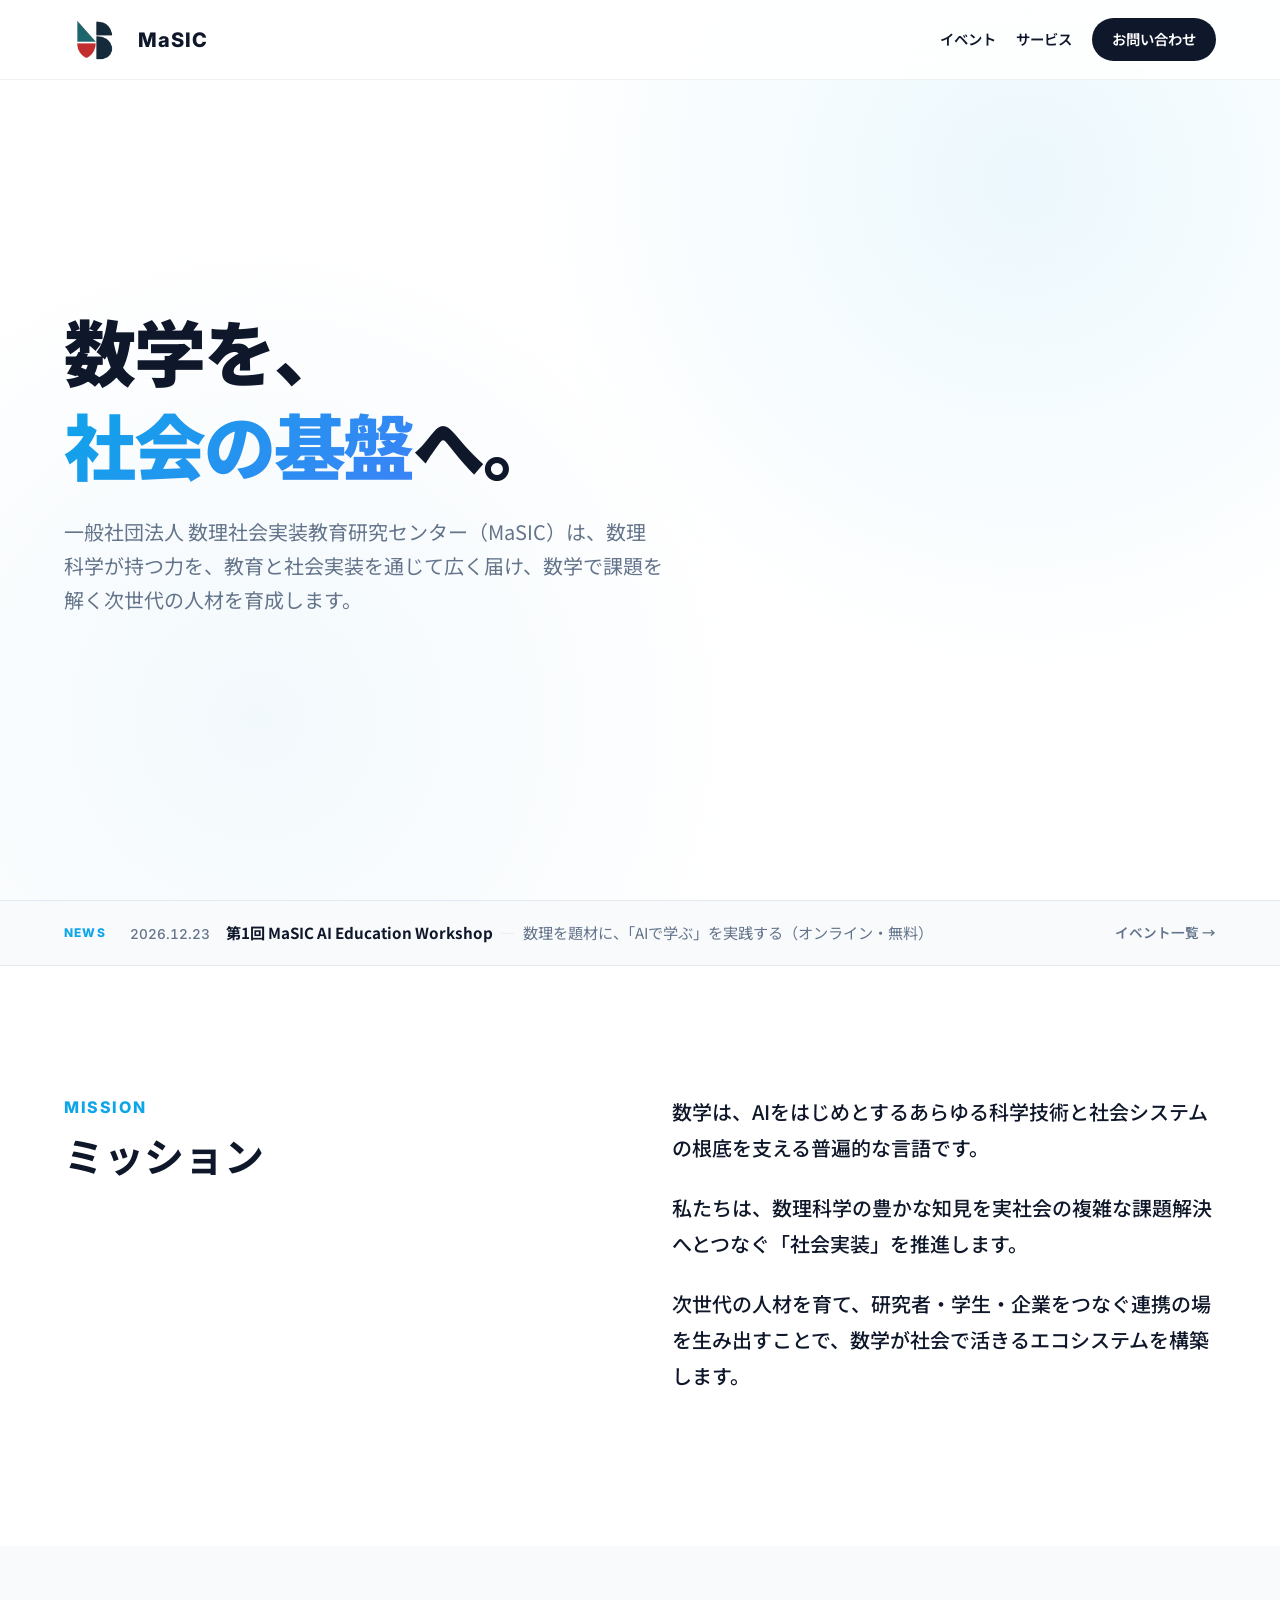
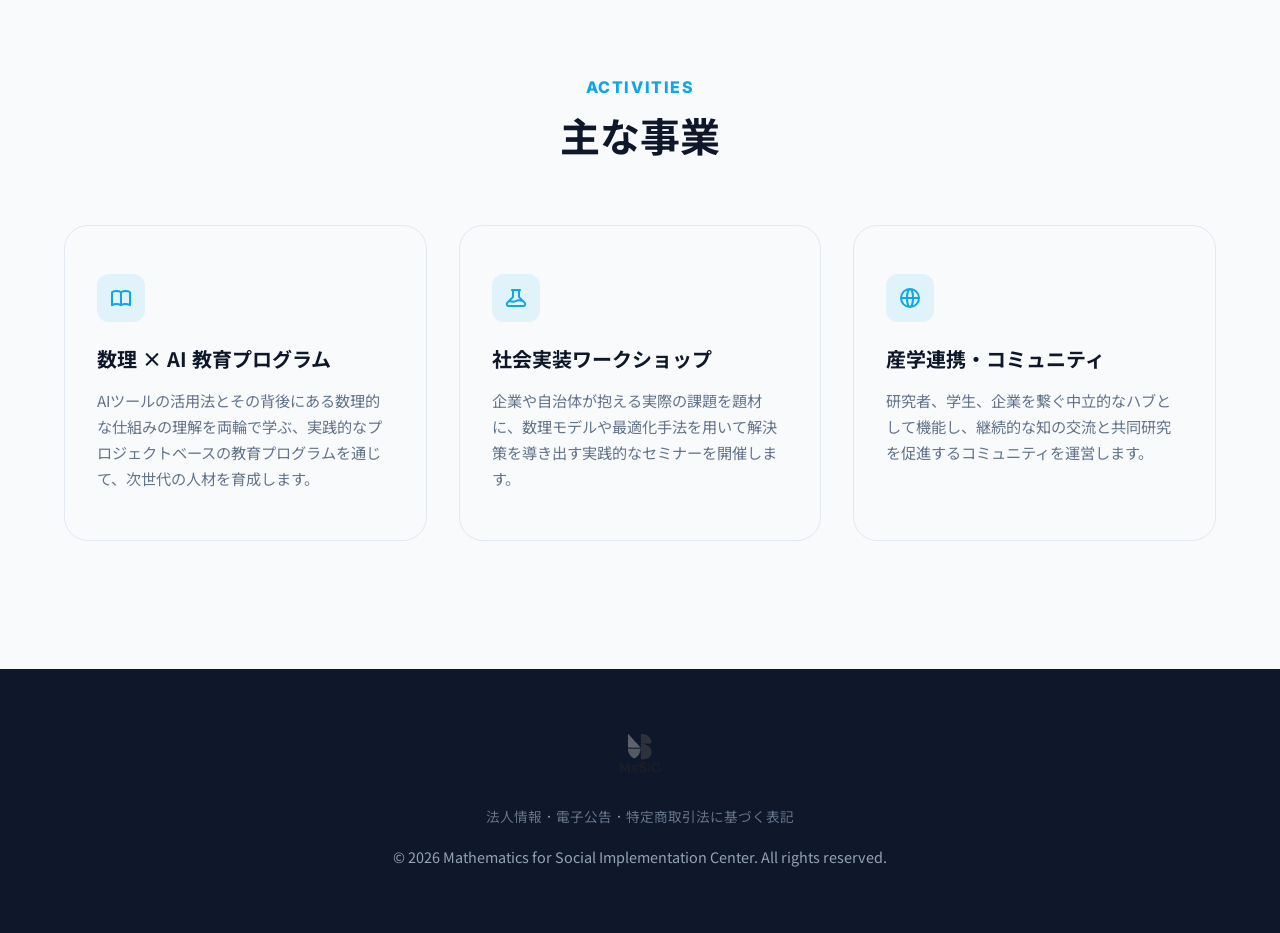
==== index.html @ 51fa21aa "feat: トップからイベントを公開しナビ・お知らせ帯を追加 - nav.js を新設し、共通ナビ（ロゴ/イベント/サービス/お問い合わせ）を   index/houjin/tokushoho/kou" ====
<!DOCTYPE html>
<html lang="ja">
<head>
  <meta charset="UTF-8">
  <meta name="viewport" content="width=device-width, initial-scale=1.0">
  <title>MaSIC — 一般社団法人 数理社会実装教育研究センター</title>
  <link rel="icon" type="image/x-icon" href="favicon.ico">
  <link rel="icon" type="image/png" sizes="32x32" href="favicon-32x32.png">
  <link rel="apple-touch-icon" sizes="180x180" href="apple-touch-icon.png">
  <link rel="preconnect" href="https://fonts.googleapis.com">
  <link rel="preconnect" href="https://fonts.gstatic.com" crossorigin>
  <link href="https://fonts.googleapis.com/css2?family=Inter:wght@400;500;600;800&family=Noto+Sans+JP:wght@400;500;700;900&display=swap" rel="stylesheet">
  <style>
    :root {
      --c-bg: #ffffff;
      --c-text: #0f172a;
      --c-text-muted: #64748b;
      --c-primary: #0ea5e9;
      --c-primary-dark: #0284c7;
      --c-surface: #f8fafc;
      --c-border: #e2e8f0;
      --font-en: 'Inter', sans-serif;
      --font-ja: 'Noto Sans JP', sans-serif;
    }

    * { margin: 0; padding: 0; box-sizing: border-box; }

    body {
      font-family: var(--font-en);
      color: var(--c-text);
      background-color: var(--c-bg);
      line-height: 1.7;
      overflow-x: hidden;
      -webkit-font-smoothing: antialiased;
    }

    h1, h2, h3, h4, h5, h6 {
      font-family: var(--font-ja);
      line-height: 1.3;
      font-weight: 700;
    }

    p { font-family: var(--font-ja); }

    /* Navigation */
    .nav {
      position: fixed;
      top: 0; left: 0; right: 0;
      height: 80px;
      display: flex;
      align-items: center;
      justify-content: space-between;
      padding: 0 5%;
      background: rgba(255, 255, 255, 0.85);
      backdrop-filter: blur(12px);
      -webkit-backdrop-filter: blur(12px);
      border-bottom: 1px solid rgba(0,0,0,0.05);
      z-index: 1000;
      transition: all 0.3s ease;
    }
    .nav-brand {
      display: flex;
      align-items: center;
      gap: 12px;
      text-decoration: none;
      color: var(--c-text);
    }
    .nav-logo {
      height: 40px;
      width: auto;
    }
    .nav-title {
      font-weight: 800;
      font-size: 1.25rem;
      letter-spacing: 0.05em;
    }
    .nav-links {
      display: flex;
      align-items: center;
      gap: 1.25rem;
    }
    .nav-link {
      font-family: var(--font-ja);
      font-size: 0.9rem;
      font-weight: 600;
      color: var(--c-text);
      text-decoration: none;
      transition: color 0.2s;
    }
    .nav-link:hover,
    .nav-link.is-current { color: var(--c-primary); }
    .nav-contact {
      font-family: var(--font-ja);
      font-size: 0.9rem;
      font-weight: 600;
      color: #fff;
      background: var(--c-text);
      padding: 0.6rem 1.25rem;
      border-radius: 999px;
      text-decoration: none;
      transition: background 0.3s;
    }
    .nav-contact:hover { background: var(--c-primary); }

    /* Hero Section */
    .hero {
      position: relative;
      min-height: 100vh;
      display: flex;
      align-items: center;
      padding: 120px 5% 60px;
      overflow: hidden;
    }
    .hero-bg {
      position: absolute;
      top: 0; left: 0; right: 0; bottom: 0;
      background:
        radial-gradient(circle at 80% 20%, rgba(14, 165, 233, 0.08) 0%, transparent 40%),
        radial-gradient(circle at 20% 80%, rgba(2, 132, 199, 0.05) 0%, transparent 40%);
      z-index: -1;
    }
    .hero-grid {
      display: grid;
      grid-template-columns: 1fr;
      gap: 4rem;
      max-width: 1280px;
      margin: 0 auto;
      width: 100%;
    }
    .hero-content {
      max-width: 800px;
    }
    .hero-badge {
      display: inline-block;
      font-family: var(--font-ja);
      font-size: 0.85rem;
      font-weight: 600;
      color: var(--c-primary-dark);
      background: rgba(14, 165, 233, 0.1);
      padding: 0.5rem 1rem;
      border-radius: 999px;
      margin-bottom: 1.5rem;
      animation: fadeUp 0.8s ease-out;
    }
    .hero-title {
      font-size: clamp(2.5rem, 6vw, 4.5rem);
      font-weight: 900;
      letter-spacing: -0.03em;
      margin-bottom: 1.5rem;
      color: var(--c-text);
      animation: fadeUp 0.8s ease-out 0.1s both;
    }
    .hero-title span {
      background: linear-gradient(135deg, var(--c-primary) 0%, #3b82f6 100%);
      -webkit-background-clip: text;
      -webkit-text-fill-color: transparent;
    }
    .hero-desc {
      font-size: clamp(1.1rem, 2vw, 1.25rem);
      color: var(--c-text-muted);
      margin-bottom: 2.5rem;
      max-width: 600px;
      animation: fadeUp 0.8s ease-out 0.2s both;
    }

    /* Sections */
    .section {
      padding: 8rem 5%;
    }
    .section-inner {
      max-width: 1280px;
      margin: 0 auto;
    }
    .section-header {
      margin-bottom: 4rem;
    }
    .section-label {
      font-family: var(--font-en);
      font-weight: 800;
      color: var(--c-primary);
      letter-spacing: 0.1em;
      text-transform: uppercase;
      margin-bottom: 0.5rem;
      display: block;
    }
    .section-title {
      font-size: clamp(2rem, 4vw, 2.5rem);
    }

    /* Mission Split */
    .mission-grid {
      display: grid;
      grid-template-columns: 1fr 1fr;
      gap: 4rem;
      align-items: start;
    }
    .mission-text {
      font-size: 1.25rem;
      line-height: 1.8;
      color: var(--c-text);
      font-weight: 500;
    }
    .mission-text p { margin-bottom: 1.5rem; }

    /* Cards Grid */
    .cards-grid {
      display: grid;
      grid-template-columns: repeat(auto-fit, minmax(320px, 1fr));
      gap: 2rem;
    }
    .card {
      background: var(--c-surface);
      border: 1px solid var(--c-border);
      border-radius: 24px;
      padding: 3rem 2rem;
      transition: all 0.4s cubic-bezier(0.16, 1, 0.3, 1);
    }
    .card:hover {
      transform: translateY(-8px);
      box-shadow: 0 20px 40px rgba(0,0,0,0.06);
      border-color: transparent;
      background: #fff;
    }
    .card-icon {
      width: 48px;
      height: 48px;
      background: rgba(14, 165, 233, 0.1);
      border-radius: 12px;
      display: flex;
      align-items: center;
      justify-content: center;
      color: var(--c-primary);
      margin-bottom: 1.5rem;
    }
    .card-icon svg { width: 24px; height: 24px; }
    .card-title {
      font-size: 1.25rem;
      margin-bottom: 1rem;
    }
    .card-desc {
      color: var(--c-text-muted);
      font-size: 0.95rem;
    }

    /* News strip (compact notice band under the hero) */
    .news-strip {
      background: var(--c-surface);
      border-top: 1px solid var(--c-border);
      border-bottom: 1px solid var(--c-border);
      padding: 0 5%;
    }
    .news-strip-inner {
      max-width: 1280px;
      margin: 0 auto;
      min-height: 64px;
      padding: 1rem 0;
      display: flex;
      align-items: center;
      gap: 1.5rem;
    }
    .news-label {
      flex-shrink: 0;
      font-family: var(--font-en);
      font-size: 0.75rem;
      font-weight: 800;
      letter-spacing: 0.1em;
      text-transform: uppercase;
      color: var(--c-primary);
    }
    .news-item {
      flex: 1;
      min-width: 0;
      display: flex;
      align-items: baseline;
      gap: 1rem;
      text-decoration: none;
      color: inherit;
    }
    .news-date {
      flex-shrink: 0;
      font-family: var(--font-en);
      font-size: 0.85rem;
      font-weight: 500;
      font-variant-numeric: tabular-nums;
      color: var(--c-text-muted);
    }
    .news-text {
      font-family: var(--font-ja);
      font-size: 0.95rem;
      line-height: 1.6;
    }
    .news-text strong {
      font-weight: 700;
      transition: color 0.2s;
    }
    .news-item:hover .news-text strong { color: var(--c-primary); }
    .news-sub {
      color: var(--c-text-muted);
      font-weight: 400;
    }
    .news-sub::before {
      content: "―";
      margin: 0 0.5em;
      color: var(--c-border);
    }
    .news-all {
      flex-shrink: 0;
      font-family: var(--font-ja);
      font-size: 0.85rem;
      font-weight: 600;
      color: var(--c-text-muted);
      text-decoration: none;
      transition: color 0.2s;
    }
    .news-all:hover { color: var(--c-primary); }

    /* Info Table */
    .info-wrapper {
      background: var(--c-surface);
      border-radius: 24px;
      padding: 3rem;
      border: 1px solid var(--c-border);
    }
    .info-table {
      width: 100%;
      border-collapse: collapse;
    }
    .info-table th, .info-table td {
      padding: 1.5rem 1rem;
      border-bottom: 1px solid var(--c-border);
      font-family: var(--font-ja);
    }
    .info-table tr:last-child th, .info-table tr:last-child td {
      border-bottom: none;
    }
    .info-table th {
      width: 25%;
      text-align: left;
      color: var(--c-text-muted);
      font-weight: 500;
    }
    .info-table td {
      font-weight: 500;
    }
    .info-table a {
      color: var(--c-primary);
      text-decoration: none;
    }
    .info-table a:hover { text-decoration: underline; }

    /* Footer */
    .footer {
      background: #0f172a;
      color: #94a3b8;
      padding: 4rem 5%;
      text-align: center;
      font-size: 0.9rem;
    }
    .footer-logo {
      height: 40px;
      margin-bottom: 1.5rem;
      opacity: 0.5;
      filter: grayscale(100%) brightness(200%);
    }
    .footer-links {
      margin-bottom: 1rem;
    }
    .footer-links a {
      color: #64748b;
      text-decoration: none;
      font-size: 0.85rem;
      font-family: var(--font-ja);
    }
    .footer-links a:hover {
      color: #cbd5e1;
      text-decoration: underline;
    }

    /* Animations */
    @keyframes fadeUp {
      from { opacity: 0; transform: translateY(30px); }
      to { opacity: 1; transform: translateY(0); }
    }
    .reveal {
      opacity: 0;
      transform: translateY(40px);
      transition: all 1s cubic-bezier(0.16, 1, 0.3, 1);
    }
    .reveal.is-visible {
      opacity: 1;
      transform: translateY(0);
    }

    /* Responsive */
    @media (max-width: 768px) {
      .mission-grid { grid-template-columns: 1fr; gap: 2rem; }
      .info-wrapper { padding: 1.5rem; }
      .info-table th, .info-table td { display: block; width: 100%; padding: 0.75rem 0; }
      .info-table th { padding-bottom: 0; border-bottom: none; }
      .news-strip-inner { flex-wrap: wrap; gap: 0.5rem 1rem; padding: 1rem 0; }
      .news-item { flex-basis: 100%; flex-direction: column; gap: 0.15rem; }
      .news-sub { display: block; }
      .news-sub::before { content: none; }
      .news-all { margin-left: auto; }
    }
    @media (max-width: 640px) {
      .nav { padding: 0 4%; }
      .nav-logo { height: 32px; }
      .nav-title { display: none; }
      .nav-links { gap: 0.65rem; }
      .nav-link { font-size: 0.8rem; }
      .nav-contact {
        padding: 0;
        background: transparent;
        color: var(--c-text);
        border-radius: 0;
        font-size: 0.8rem;
      }
      .nav-contact:hover { background: transparent; color: var(--c-primary); }
    }
  </style>
</head>
<body>

  <!-- Sticky Navigation -->
  <div id="site-nav"></div>

  <!-- Hero Section -->
  <section class="hero">
    <div class="hero-bg"></div>
    <div class="hero-grid">
      <div class="hero-content">
        <h1 class="hero-title">数学を、<br><span>社会の基盤</span>へ。</h1>
        <p class="hero-desc">
          一般社団法人 数理社会実装教育研究センター（MaSIC）は、数理科学が持つ力を、教育と社会実装を通じて広く届け、数学で課題を解く次世代の人材を育成します。
        </p>
      </div>
    </div>
  </section>

  <!-- News strip -->
  <section class="news-strip" aria-label="お知らせ">
    <div class="news-strip-inner">
      <span class="news-label">News</span>
      <a class="news-item" href="ai-education-workshop/1/">
        <time class="news-date" datetime="2026-12-23">2026.12.23</time>
        <span class="news-text">
          <strong>第1回 MaSIC AI Education Workshop</strong><span class="news-sub">数理を題材に、「AIで学ぶ」を実践する<span style="white-space: nowrap;">（オンライン・無料）</span></span>
        </span>
      </a>
      <a class="news-all" href="events/">イベント一覧 →</a>
    </div>
  </section>

  <!-- Mission Section -->
  <section class="section">
    <div class="section-inner">
      <div class="mission-grid">
        <div class="section-header reveal">
          <span class="section-label">Mission</span>
          <h2 class="section-title">ミッション</h2>
        </div>
        <div class="mission-text reveal">
          <p>数学は、AIをはじめとするあらゆる科学技術と社会システムの根底を支える普遍的な言語です。</p>
          <p>私たちは、数理科学の豊かな知見を実社会の複雑な課題解決へとつなぐ「社会実装」を推進します。</p>
          <p>次世代の人材を育て、研究者・学生・企業をつなぐ連携の場を生み出すことで、数学が社会で活きるエコシステムを構築します。</p>
        </div>
      </div>
    </div>
  </section>

  <!-- Activities Section -->
  <section class="section" style="background: var(--c-surface);">
    <div class="section-inner">
      <div class="section-header reveal" style="text-align: center;">
        <span class="section-label">Activities</span>
        <h2 class="section-title">主な事業</h2>
      </div>
      <div class="cards-grid">
        <div class="card reveal">
          <div class="card-icon">
            <svg fill="none" stroke="currentColor" viewBox="0 0 24 24"><path stroke-linecap="round" stroke-linejoin="round" stroke-width="2" d="M12 6.253v13m0-13C10.832 5.477 9.246 5 7.5 5S4.168 5.477 3 6.253v13C4.168 18.477 5.754 18 7.5 18s3.332.477 4.5 1.253m0-13C13.168 5.477 14.754 5 16.5 5c1.747 0 3.332.477 4.5 1.253v13C19.832 18.477 18.247 18 16.5 18c-1.746 0-3.332.477-4.5 1.253"></path></svg>
          </div>
          <h3 class="card-title">数理 × AI 教育プログラム</h3>
          <p class="card-desc">AIツールの活用法とその背後にある数理的な仕組みの理解を両輪で学ぶ、実践的なプロジェクトベースの教育プログラムを通じて、次世代の人材を育成します。</p>
        </div>
        <div class="card reveal" style="transition-delay: 0.1s;">
          <div class="card-icon">
            <svg fill="none" stroke="currentColor" viewBox="0 0 24 24"><path stroke-linecap="round" stroke-linejoin="round" stroke-width="2" d="M19.428 15.428a2 2 0 00-1.022-.547l-2.387-.477a6 6 0 00-3.86.517l-.318.158a6 6 0 01-3.86.517L6.05 15.21a2 2 0 00-1.806.547M8 4h8l-1 1v5.172a2 2 0 00.586 1.414l5 5c1.26 1.26.367 3.414-1.415 3.414H4.828c-1.782 0-2.674-2.154-1.414-3.414l5-5A2 2 0 009 10.172V5L8 4z"></path></svg>
          </div>
          <h3 class="card-title">社会実装ワークショップ</h3>
          <p class="card-desc">企業や自治体が抱える実際の課題を題材に、数理モデルや最適化手法を用いて解決策を導き出す実践的なセミナーを開催します。</p>
        </div>
        <div class="card reveal" style="transition-delay: 0.2s;">
          <div class="card-icon">
            <svg fill="none" stroke="currentColor" viewBox="0 0 24 24"><path stroke-linecap="round" stroke-linejoin="round" stroke-width="2" d="M21 12a9 9 0 01-9 9m9-9a9 9 0 00-9-9m9 9H3m9 9a9 9 0 01-9-9m9 9c1.657 0 3-4.03 3-9s-1.343-9-3-9m0 18c-1.657 0-3-4.03-3-9s1.343-9 3-9m-9 9a9 9 0 019-9"></path></svg>
          </div>
          <h3 class="card-title">産学連携・コミュニティ</h3>
          <p class="card-desc">研究者、学生、企業を繋ぐ中立的なハブとして機能し、継続的な知の交流と共同研究を促進するコミュニティを運営します。</p>
        </div>
      </div>
    </div>
  </section>

  <!-- Footer -->
  <div id="site-footer">
    <noscript>
      <footer class="footer">
        <img src="logo-full.png" alt="MaSIC" class="footer-logo">
        <p class="footer-links">
          <a href="houjin.html">法人情報</a>
          <span aria-hidden="true"> · </span>
          <a href="koukoku/index.html">電子公告</a>
          <span aria-hidden="true"> · </span>
          <a href="tokushoho.html">特定商取引法に基づく表記</a>
        </p>
        <p>&copy; 2026 Mathematics for Social Implementation Center. All rights reserved.</p>
      </footer>
    </noscript>
  </div>
  <script src="nav.js"></script>
  <script src="footer.js"></script>

  <script>
    // Scroll Reveal Animation
    const observerOptions = {
      root: null,
      rootMargin: '0px',
      threshold: 0.15
    };

    const observer = new IntersectionObserver((entries, observer) => {
      entries.forEach(entry => {
        if (entry.isIntersecting) {
          entry.target.classList.add('is-visible');
          observer.unobserve(entry.target);
        }
      });
    }, observerOptions);

    document.querySelectorAll('.reveal').forEach((element) => {
      observer.observe(element);
    });
  </script>
</body>
</html>
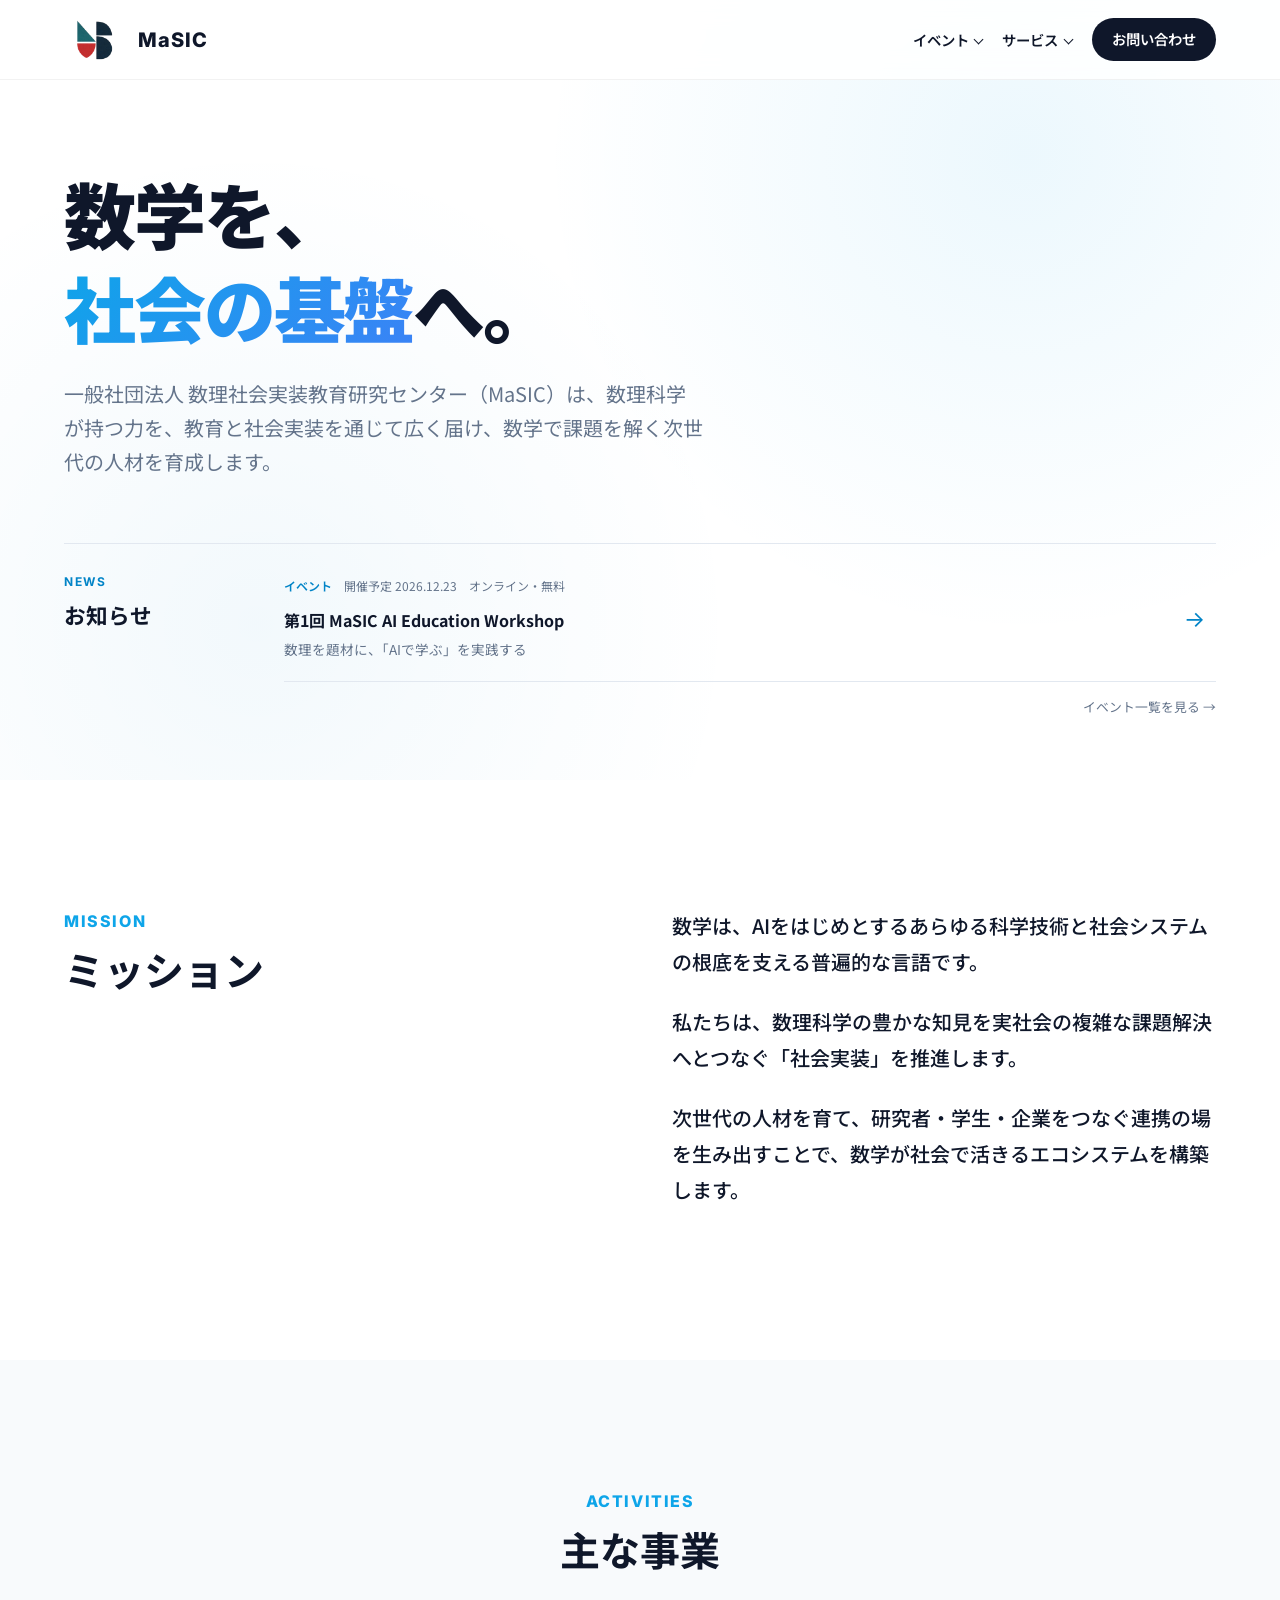
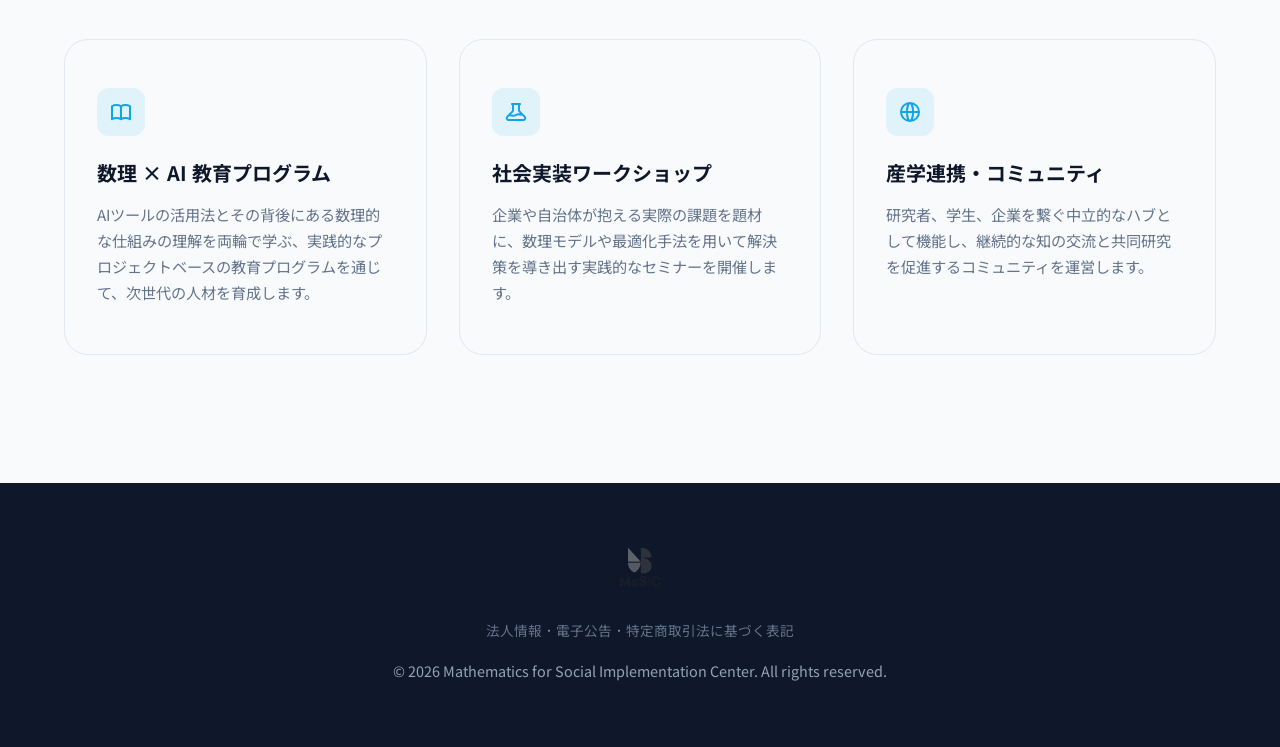
==== commit f6da6aaa: "Improve homepage news layout and add dropdown navigation" ====
--- a/index.html
+++ b/index.html
@@ -105,10 +105,10 @@
     /* Hero Section */
     .hero {
       position: relative;
-      min-height: 100vh;
+      min-height: min(780px, 100svh);
       display: flex;
       align-items: center;
-      padding: 120px 5% 60px;
+      padding: 152px 5% 48px;
       overflow: hidden;
     }
     .hero-bg {
@@ -122,8 +122,8 @@
     .hero-grid {
       display: grid;
       grid-template-columns: 1fr;
-      gap: 4rem;
-      max-width: 1280px;
+      gap: 64px;
+      max-width: 1160px;
       margin: 0 auto;
       width: 100%;
     }
@@ -158,8 +158,8 @@
     .hero-desc {
       font-size: clamp(1.1rem, 2vw, 1.25rem);
       color: var(--c-text-muted);
-      margin-bottom: 2.5rem;
-      max-width: 600px;
+      margin-bottom: 0;
+      max-width: 640px;
       animation: fadeUp 0.8s ease-out 0.2s both;
     }
 
@@ -168,7 +168,7 @@
       padding: 8rem 5%;
     }
     .section-inner {
-      max-width: 1280px;
+      max-width: 1160px;
       margin: 0 auto;
     }
     .section-header {
@@ -242,77 +242,62 @@
       font-size: 0.95rem;
     }
 
-    /* News strip (compact notice band under the hero) */
-    .news-strip {
-      background: var(--c-surface);
+    /* News belongs to the hero, with the same alignment and background. */
+    .news {
+      display: grid;
+      grid-template-columns: 180px minmax(0, 1fr);
+      gap: 40px;
       border-top: 1px solid var(--c-border);
+      padding-top: 28px;
+    }
+    .news-label {
+      display: block;
+      color: var(--c-primary-dark);
+      font-size: 0.75rem;
+      font-weight: 700;
+      letter-spacing: 0.14em;
+      margin-bottom: 8px;
+    }
+    .news-title { font-size: 1.35rem; }
+    .news-item {
+      display: grid;
+      grid-template-columns: minmax(0, 1fr) 32px;
+      align-items: center;
+      gap: 20px;
+      padding: 4px 0 20px;
+      color: inherit;
+      text-decoration: none;
       border-bottom: 1px solid var(--c-border);
-      padding: 0 5%;
-    }
-    .news-strip-inner {
-      max-width: 1280px;
-      margin: 0 auto;
-      min-height: 64px;
-      padding: 1rem 0;
+    }
+    .news-meta {
       display: flex;
       align-items: center;
-      gap: 1.5rem;
-    }
-    .news-label {
-      flex-shrink: 0;
-      font-family: var(--font-en);
+      gap: 12px;
+      flex-wrap: wrap;
+      margin-bottom: 10px;
+      font-family: var(--font-ja);
       font-size: 0.75rem;
-      font-weight: 800;
-      letter-spacing: 0.1em;
-      text-transform: uppercase;
-      color: var(--c-primary);
-    }
-    .news-item {
-      flex: 1;
-      min-width: 0;
-      display: flex;
-      align-items: baseline;
-      gap: 1rem;
-      text-decoration: none;
-      color: inherit;
-    }
-    .news-date {
-      flex-shrink: 0;
-      font-family: var(--font-en);
-      font-size: 0.85rem;
-      font-weight: 500;
-      font-variant-numeric: tabular-nums;
       color: var(--c-text-muted);
     }
-    .news-text {
-      font-family: var(--font-ja);
-      font-size: 0.95rem;
-      line-height: 1.6;
-    }
-    .news-text strong {
-      font-weight: 700;
-      transition: color 0.2s;
-    }
-    .news-item:hover .news-text strong { color: var(--c-primary); }
-    .news-sub {
+    .news-category { color: var(--c-primary-dark); font-weight: 600; }
+    .news-date { font-variant-numeric: tabular-nums; }
+    .news-text { font-family: var(--font-ja); line-height: 1.7; }
+    .news-text strong { display: block; font-size: 1rem; font-weight: 700; }
+    .news-sub { display: block; margin-top: 4px; color: var(--c-text-muted); font-size: 0.85rem; }
+    .news-arrow { color: var(--c-primary-dark); font-size: 1.4rem; transition: transform .2s; }
+    .news-item:hover strong { color: var(--c-primary-dark); }
+    .news-item:hover .news-arrow { transform: translateX(4px); }
+    .news-item:focus-visible, .news-all:focus-visible { outline: 2px solid var(--c-primary-dark); outline-offset: 5px; }
+    .news-all {
+      display: block;
+      width: fit-content;
+      margin: 14px 0 0 auto;
+      font-family: var(--font-ja);
+      font-size: 0.8rem;
       color: var(--c-text-muted);
-      font-weight: 400;
-    }
-    .news-sub::before {
-      content: "―";
-      margin: 0 0.5em;
-      color: var(--c-border);
-    }
-    .news-all {
-      flex-shrink: 0;
-      font-family: var(--font-ja);
-      font-size: 0.85rem;
-      font-weight: 600;
-      color: var(--c-text-muted);
-      text-decoration: none;
-      transition: color 0.2s;
-    }
-    .news-all:hover { color: var(--c-primary); }
+      text-decoration: none;
+    }
+    .news-all:hover { color: var(--c-primary-dark); }
 
     /* Info Table */
     .info-wrapper {
@@ -391,17 +376,28 @@
       transform: translateY(0);
     }
 
+    @media (prefers-reduced-motion: reduce) {
+      *, *::before, *::after { animation: none !important; transition: none !important; }
+      .reveal { opacity: 1; transform: none; }
+    }
+
     /* Responsive */
     @media (max-width: 768px) {
       .mission-grid { grid-template-columns: 1fr; gap: 2rem; }
       .info-wrapper { padding: 1.5rem; }
       .info-table th, .info-table td { display: block; width: 100%; padding: 0.75rem 0; }
       .info-table th { padding-bottom: 0; border-bottom: none; }
-      .news-strip-inner { flex-wrap: wrap; gap: 0.5rem 1rem; padding: 1rem 0; }
-      .news-item { flex-basis: 100%; flex-direction: column; gap: 0.15rem; }
-      .news-sub { display: block; }
-      .news-sub::before { content: none; }
-      .news-all { margin-left: auto; }
+      .hero { min-height: auto; padding: 128px 5% 36px; }
+      .hero-grid { gap: 40px; }
+      .hero-desc { font-size: 1rem; }
+      .news { grid-template-columns: 1fr; gap: 20px; padding-top: 24px; }
+      .news-heading { display: flex; align-items: baseline; gap: 12px; }
+      .news-label { margin: 0; }
+      .news-title { font-size: 1.15rem; }
+      .news-text strong { font-size: 0.9rem; }
+      .section { padding: 5rem 5%; }
+      .cards-grid { grid-template-columns: 1fr; }
+
     }
     @media (max-width: 640px) {
       .nav { padding: 0 4%; }
@@ -435,20 +431,29 @@
           一般社団法人 数理社会実装教育研究センター（MaSIC）は、数理科学が持つ力を、教育と社会実装を通じて広く届け、数学で課題を解く次世代の人材を育成します。
         </p>
       </div>
-    </div>
-  </section>
-
-  <!-- News strip -->
-  <section class="news-strip" aria-label="お知らせ">
-    <div class="news-strip-inner">
-      <span class="news-label">News</span>
-      <a class="news-item" href="ai-education-workshop/1/">
-        <time class="news-date" datetime="2026-12-23">2026.12.23</time>
-        <span class="news-text">
-          <strong>第1回 MaSIC AI Education Workshop</strong><span class="news-sub">数理を題材に、「AIで学ぶ」を実践する<span style="white-space: nowrap;">（オンライン・無料）</span></span>
-        </span>
-      </a>
-      <a class="news-all" href="events/">イベント一覧 →</a>
+      <section class="news" aria-labelledby="news-title">
+        <div class="news-heading">
+          <span class="news-label">NEWS</span>
+          <h2 class="news-title" id="news-title">お知らせ</h2>
+        </div>
+        <div class="news-list">
+          <a class="news-item" href="ai-education-workshop/1/">
+            <div>
+              <div class="news-meta">
+                <span class="news-category">イベント</span>
+                <span class="news-date">開催予定 <time datetime="2026-12-23">2026.12.23</time></span>
+                <span>オンライン・無料</span>
+              </div>
+              <div class="news-text">
+                <strong>第1回 MaSIC AI Education Workshop</strong>
+                <span class="news-sub">数理を題材に、「AIで学ぶ」を実践する</span>
+              </div>
+            </div>
+            <span class="news-arrow" aria-hidden="true">→</span>
+          </a>
+          <a class="news-all" href="events/">イベント一覧を見る <span aria-hidden="true">→</span></a>
+        </div>
+      </section>
     </div>
   </section>
 
@@ -518,7 +523,7 @@
       </footer>
     </noscript>
   </div>
-  <script src="nav.js"></script>
+  <script src="nav.js?v=20260910"></script>
   <script src="footer.js"></script>
 
   <script>
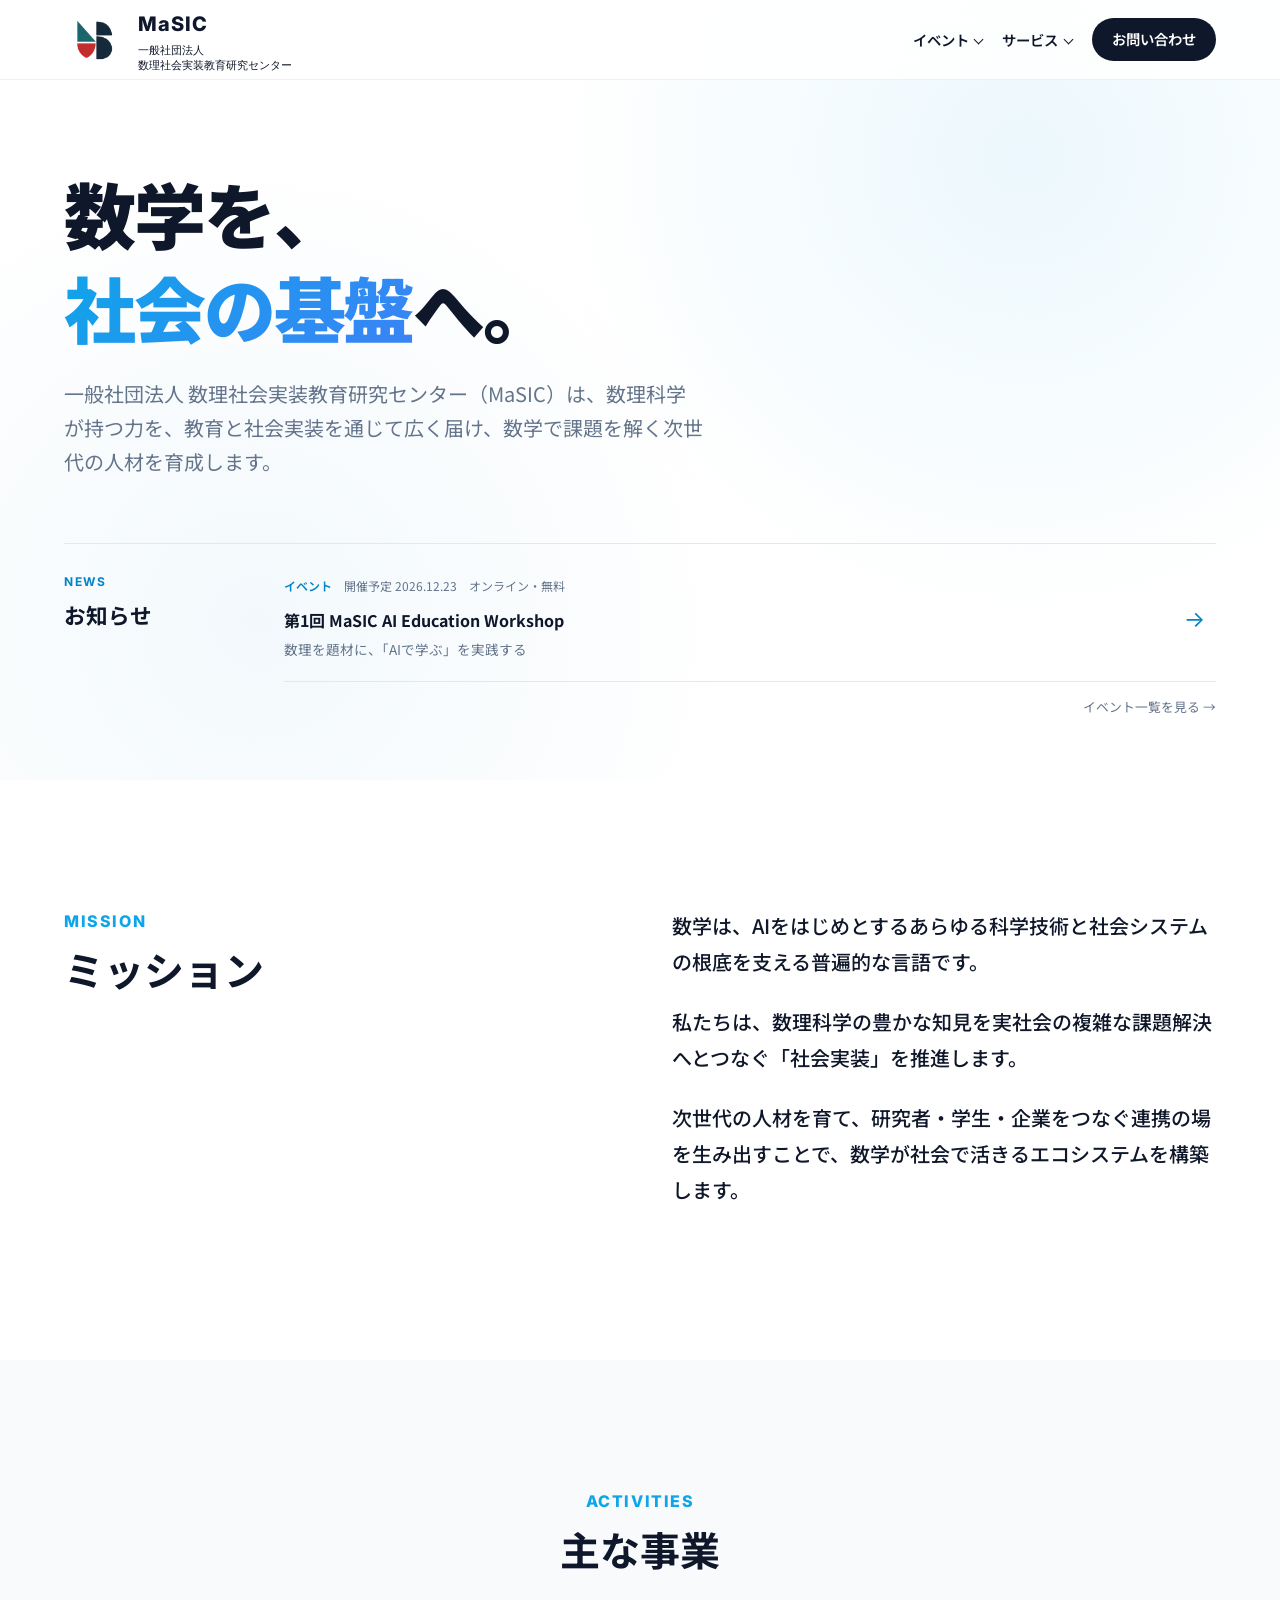
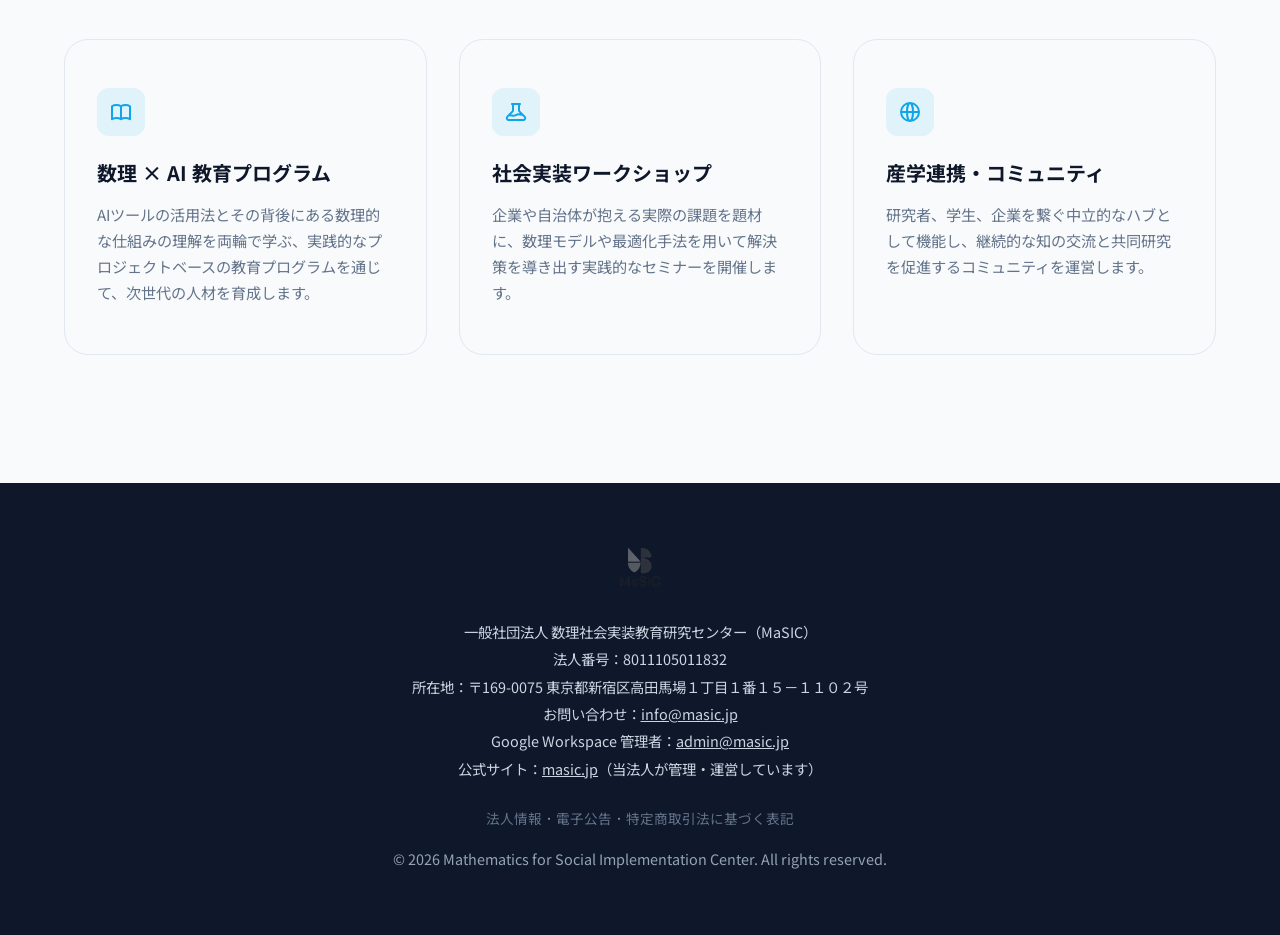
==== commit bab32249: "Display organization details for nonprofit activation review" ====
--- a/index.html
+++ b/index.html
@@ -512,6 +512,14 @@
     <noscript>
       <footer class="footer">
         <img src="logo-full.png" alt="MaSIC" class="footer-logo">
+          <div class="footer-organization" style="margin:0 auto 1.5rem;max-width:48rem;line-height:1.9;color:#cbd5e1;overflow-wrap:anywhere">
+    <p>一般社団法人 数理社会実装教育研究センター（MaSIC）</p>
+    <p>法人番号：8011105011832</p>
+    <p>所在地：〒169-0075 東京都新宿区高田馬場１丁目１番１５－１１０２号</p>
+    <p>お問い合わせ：<a href="mailto:info@masic.jp" style="color:inherit">info@masic.jp</a></p>
+    <p>Google Workspace 管理者：<a href="mailto:admin@masic.jp" style="color:inherit">admin@masic.jp</a></p>
+    <p>公式サイト：<a href="https://masic.jp/" style="color:inherit">masic.jp</a>（当法人が管理・運営しています）</p>
+  </div>
         <p class="footer-links">
           <a href="houjin.html">法人情報</a>
           <span aria-hidden="true"> · </span>
@@ -523,8 +531,8 @@
       </footer>
     </noscript>
   </div>
-  <script src="nav.js?v=20260910"></script>
-  <script src="footer.js"></script>
+  <script src="nav.js?v=20261006"></script>
+  <script src="footer.js?v=20261006"></script>
 
   <script>
     // Scroll Reveal Animation
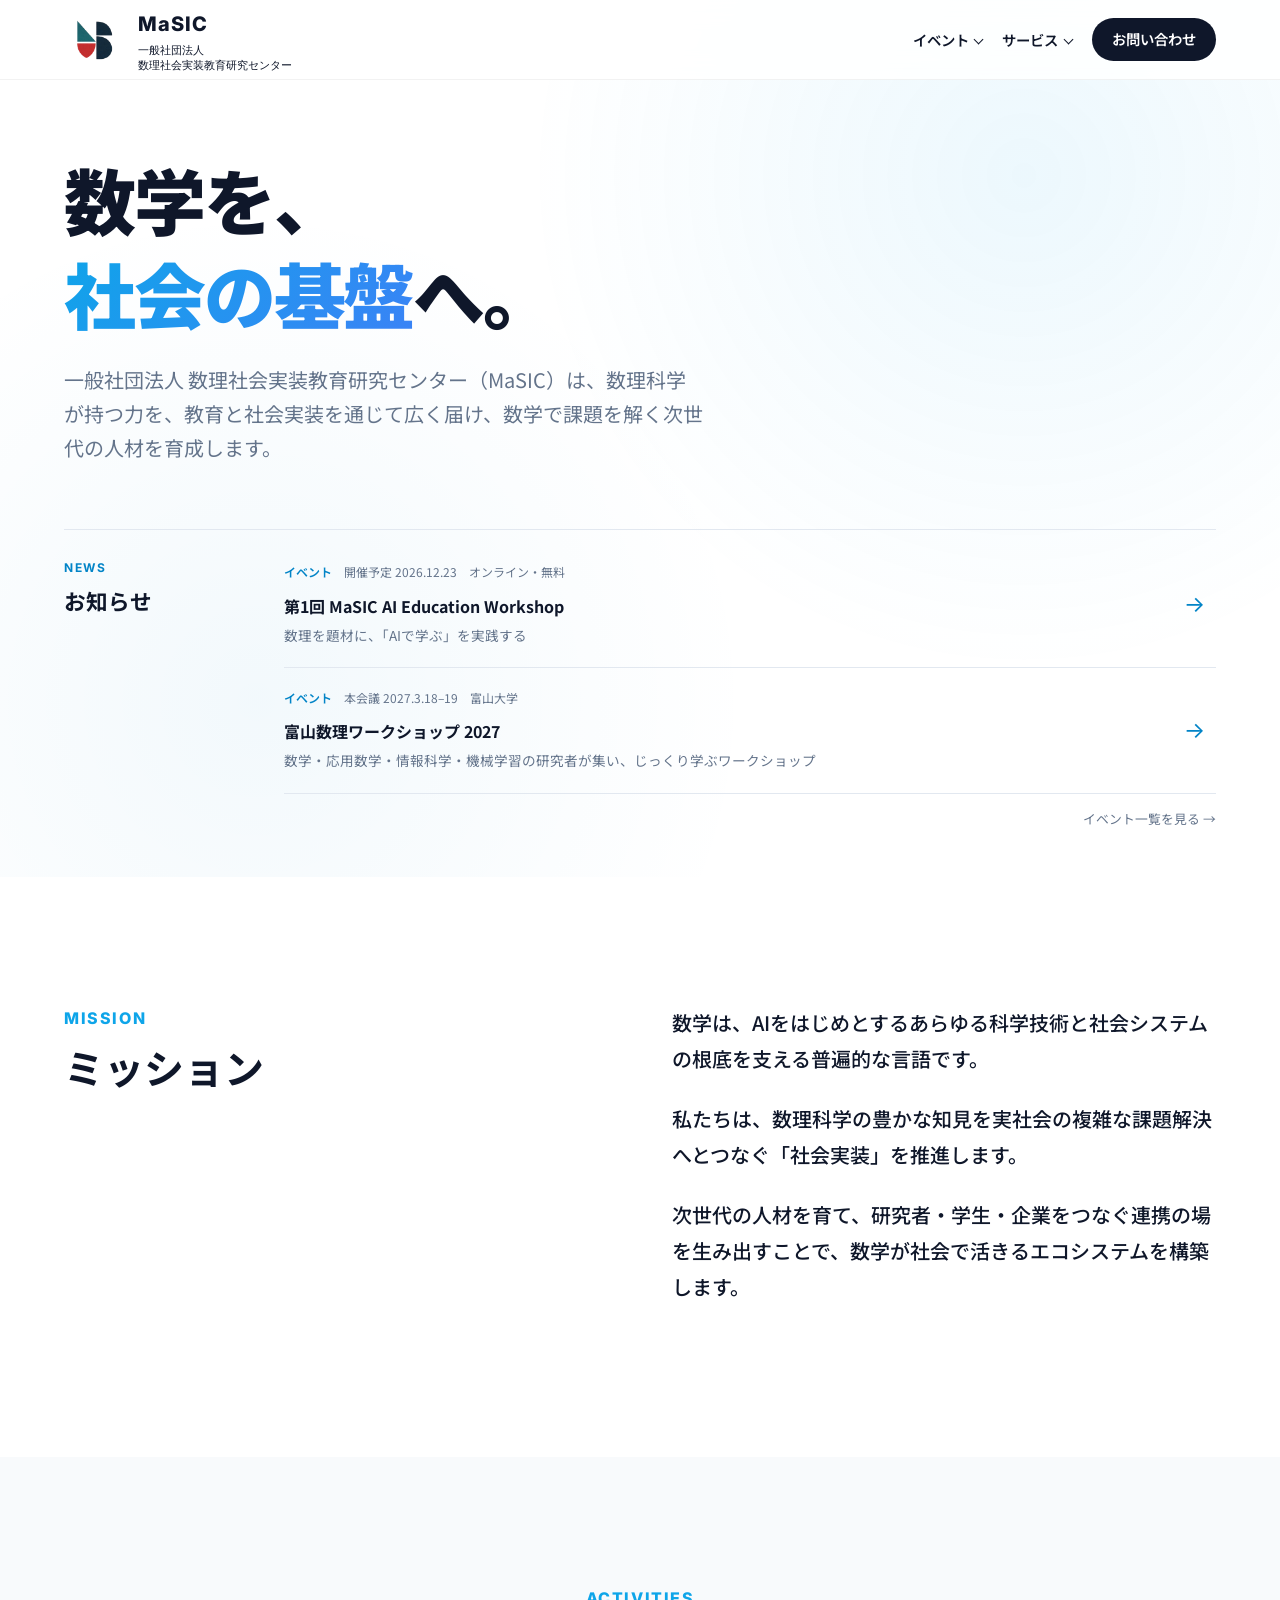
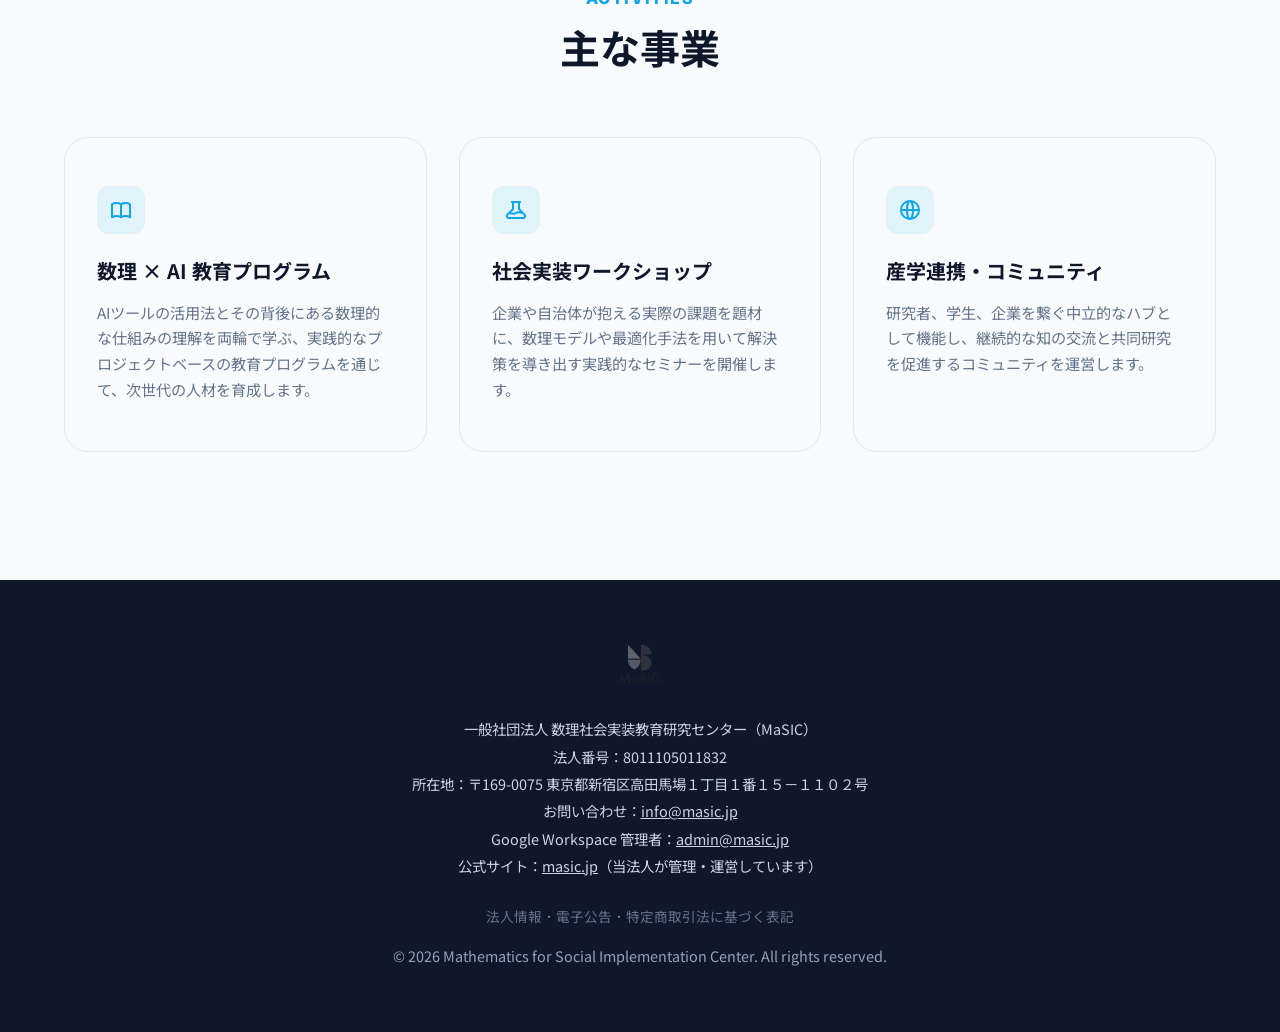
==== commit 79a977d3: "Announce ToyaMath 2027 on the public website" ====
--- a/index.html
+++ b/index.html
@@ -269,6 +269,7 @@
       text-decoration: none;
       border-bottom: 1px solid var(--c-border);
     }
+    .news-item + .news-item { padding-top: 20px; }
     .news-meta {
       display: flex;
       align-items: center;
@@ -447,6 +448,20 @@
               <div class="news-text">
                 <strong>第1回 MaSIC AI Education Workshop</strong>
                 <span class="news-sub">数理を題材に、「AIで学ぶ」を実践する</span>
+              </div>
+            </div>
+            <span class="news-arrow" aria-hidden="true">→</span>
+          </a>
+          <a class="news-item" href="events/toyamath/2027/">
+            <div>
+              <div class="news-meta">
+                <span class="news-category">イベント</span>
+                <span class="news-date">本会議 <time datetime="2027-03-18">2027.3.18</time>–<time datetime="2027-03-19">19</time></span>
+                <span>富山大学</span>
+              </div>
+              <div class="news-text">
+                <strong>富山数理ワークショップ 2027</strong>
+                <span class="news-sub">数学・応用数学・情報科学・機械学習の研究者が集い、じっくり学ぶワークショップ</span>
               </div>
             </div>
             <span class="news-arrow" aria-hidden="true">→</span>
@@ -531,7 +546,7 @@
       </footer>
     </noscript>
   </div>
-  <script src="nav.js?v=20261006"></script>
+  <script src="nav.js?v=20261007"></script>
   <script src="footer.js?v=20261006"></script>
 
   <script>
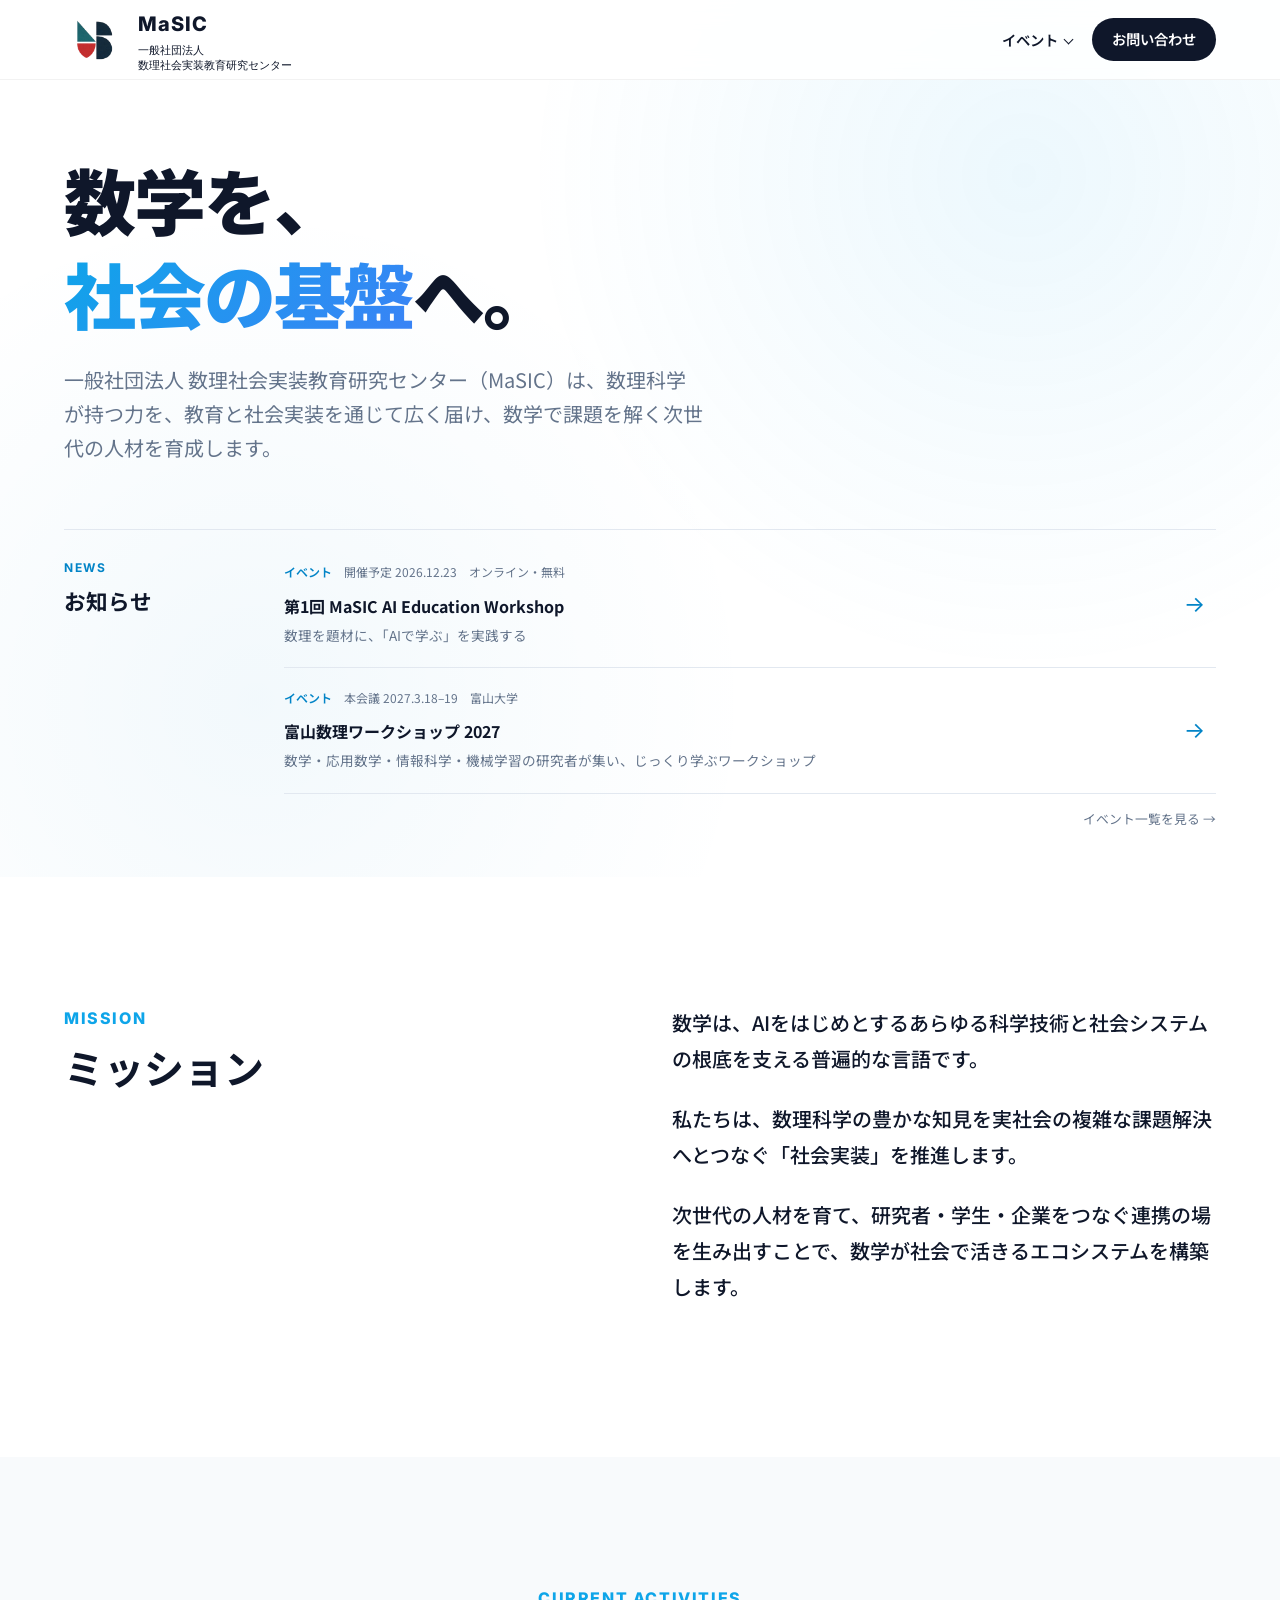
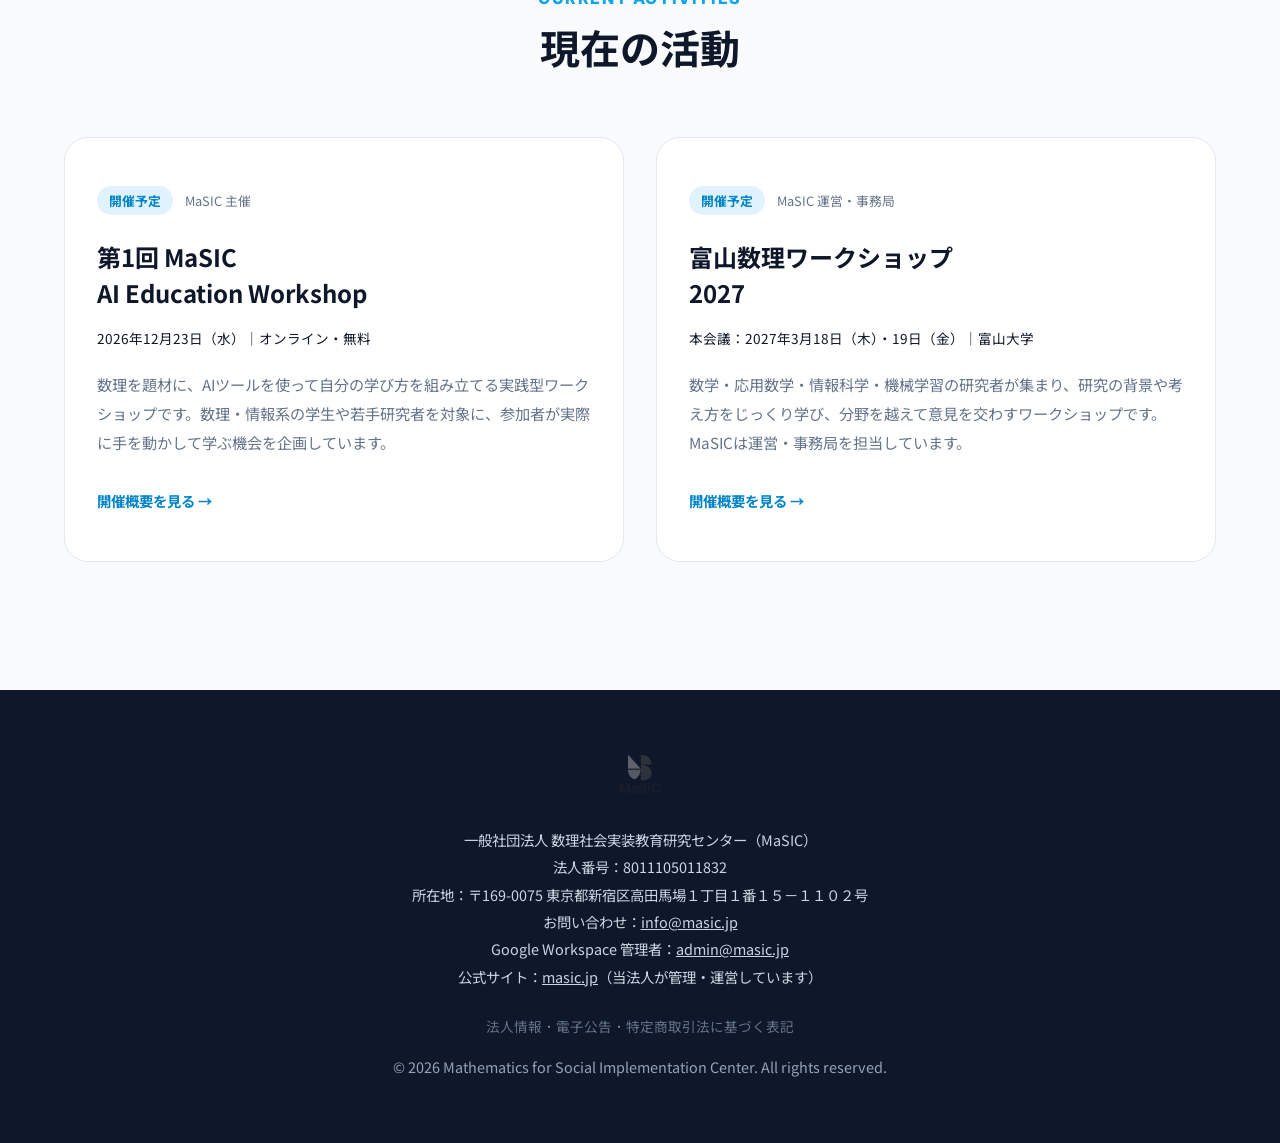
==== commit adff6e1a: "Show current workshop activities and remove service navigation" ====
--- a/index.html
+++ b/index.html
@@ -221,18 +221,6 @@
       border-color: transparent;
       background: #fff;
     }
-    .card-icon {
-      width: 48px;
-      height: 48px;
-      background: rgba(14, 165, 233, 0.1);
-      border-radius: 12px;
-      display: flex;
-      align-items: center;
-      justify-content: center;
-      color: var(--c-primary);
-      margin-bottom: 1.5rem;
-    }
-    .card-icon svg { width: 24px; height: 24px; }
     .card-title {
       font-size: 1.25rem;
       margin-bottom: 1rem;
@@ -241,6 +229,17 @@
       color: var(--c-text-muted);
       font-size: 0.95rem;
     }
+
+    #activities { scroll-margin-top: 104px; }
+    .activity-card { display: flex; flex-direction: column; background: #fff; }
+    .activity-card .card-title { font-size: clamp(1.25rem, 2vw, 1.5rem); line-height: 1.5; }
+    .activity-meta { display: flex; align-items: center; flex-wrap: wrap; gap: 0.75rem; margin-bottom: 1.5rem; font-family: var(--font-ja); color: var(--c-text-muted); font-size: 0.8rem; }
+    .activity-status { color: var(--c-primary-dark); background: #e0f2fe; border-radius: 999px; padding: 0.25rem 0.75rem; font-weight: 700; }
+    .activity-date { color: var(--c-text); font-size: 0.85rem; margin-bottom: 1.25rem; }
+    .activity-card .card-desc { margin-bottom: 2rem; line-height: 1.9; }
+    .activity-link { align-self: flex-start; margin-top: auto; font-family: var(--font-ja); font-size: 0.9rem; font-weight: 700; color: var(--c-primary-dark); text-decoration: none; }
+    .activity-link:hover { text-decoration: underline; }
+    .activity-link:focus-visible { outline: 2px solid var(--c-primary-dark); outline-offset: 5px; }
 
     /* News belongs to the hero, with the same alignment and background. */
     .news {
@@ -489,35 +488,28 @@
     </div>
   </section>
 
-  <!-- Activities Section -->
-  <section class="section" style="background: var(--c-surface);">
+  <!-- Current Activities Section -->
+  <section class="section" id="activities" aria-labelledby="activities-title" style="background: var(--c-surface);">
     <div class="section-inner">
       <div class="section-header reveal" style="text-align: center;">
-        <span class="section-label">Activities</span>
-        <h2 class="section-title">主な事業</h2>
+        <span class="section-label">Current Activities</span>
+        <h2 class="section-title" id="activities-title">現在の活動</h2>
       </div>
       <div class="cards-grid">
-        <div class="card reveal">
-          <div class="card-icon">
-            <svg fill="none" stroke="currentColor" viewBox="0 0 24 24"><path stroke-linecap="round" stroke-linejoin="round" stroke-width="2" d="M12 6.253v13m0-13C10.832 5.477 9.246 5 7.5 5S4.168 5.477 3 6.253v13C4.168 18.477 5.754 18 7.5 18s3.332.477 4.5 1.253m0-13C13.168 5.477 14.754 5 16.5 5c1.747 0 3.332.477 4.5 1.253v13C19.832 18.477 18.247 18 16.5 18c-1.746 0-3.332.477-4.5 1.253"></path></svg>
-          </div>
-          <h3 class="card-title">数理 × AI 教育プログラム</h3>
-          <p class="card-desc">AIツールの活用法とその背後にある数理的な仕組みの理解を両輪で学ぶ、実践的なプロジェクトベースの教育プログラムを通じて、次世代の人材を育成します。</p>
-        </div>
-        <div class="card reveal" style="transition-delay: 0.1s;">
-          <div class="card-icon">
-            <svg fill="none" stroke="currentColor" viewBox="0 0 24 24"><path stroke-linecap="round" stroke-linejoin="round" stroke-width="2" d="M19.428 15.428a2 2 0 00-1.022-.547l-2.387-.477a6 6 0 00-3.86.517l-.318.158a6 6 0 01-3.86.517L6.05 15.21a2 2 0 00-1.806.547M8 4h8l-1 1v5.172a2 2 0 00.586 1.414l5 5c1.26 1.26.367 3.414-1.415 3.414H4.828c-1.782 0-2.674-2.154-1.414-3.414l5-5A2 2 0 009 10.172V5L8 4z"></path></svg>
-          </div>
-          <h3 class="card-title">社会実装ワークショップ</h3>
-          <p class="card-desc">企業や自治体が抱える実際の課題を題材に、数理モデルや最適化手法を用いて解決策を導き出す実践的なセミナーを開催します。</p>
-        </div>
-        <div class="card reveal" style="transition-delay: 0.2s;">
-          <div class="card-icon">
-            <svg fill="none" stroke="currentColor" viewBox="0 0 24 24"><path stroke-linecap="round" stroke-linejoin="round" stroke-width="2" d="M21 12a9 9 0 01-9 9m9-9a9 9 0 00-9-9m9 9H3m9 9a9 9 0 01-9-9m9 9c1.657 0 3-4.03 3-9s-1.343-9-3-9m0 18c-1.657 0-3-4.03-3-9s1.343-9 3-9m-9 9a9 9 0 019-9"></path></svg>
-          </div>
-          <h3 class="card-title">産学連携・コミュニティ</h3>
-          <p class="card-desc">研究者、学生、企業を繋ぐ中立的なハブとして機能し、継続的な知の交流と共同研究を促進するコミュニティを運営します。</p>
-        </div>
+        <article class="card activity-card reveal">
+          <div class="activity-meta"><span class="activity-status">開催予定</span><span>MaSIC 主催</span></div>
+          <h3 class="card-title">第1回 MaSIC<br>AI Education Workshop</h3>
+          <p class="activity-date"><time datetime="2026-12-23">2026年12月23日（水）</time>｜オンライン・無料</p>
+          <p class="card-desc">数理を題材に、AIツールを使って自分の学び方を組み立てる実践型ワークショップです。数理・情報系の学生や若手研究者を対象に、参加者が実際に手を動かして学ぶ機会を企画しています。</p>
+          <a class="activity-link" href="ai-education-workshop/1/">開催概要を見る <span aria-hidden="true">→</span></a>
+        </article>
+        <article class="card activity-card reveal" style="transition-delay: 0.1s;">
+          <div class="activity-meta"><span class="activity-status">開催予定</span><span>MaSIC 運営・事務局</span></div>
+          <h3 class="card-title">富山数理ワークショップ<br>2027</h3>
+          <p class="activity-date">本会議：<time datetime="2027-03-18">2027年3月18日（木）</time>・<time datetime="2027-03-19">19日（金）</time>｜富山大学</p>
+          <p class="card-desc">数学・応用数学・情報科学・機械学習の研究者が集まり、研究の背景や考え方をじっくり学び、分野を越えて意見を交わすワークショップです。MaSICは運営・事務局を担当しています。</p>
+          <a class="activity-link" href="events/toyamath/2027/">開催概要を見る <span aria-hidden="true">→</span></a>
+        </article>
       </div>
     </div>
   </section>
@@ -546,7 +538,7 @@
       </footer>
     </noscript>
   </div>
-  <script src="nav.js?v=20261007"></script>
+  <script src="nav.js?v=20261007-activities"></script>
   <script src="footer.js?v=20261006"></script>
 
   <script>
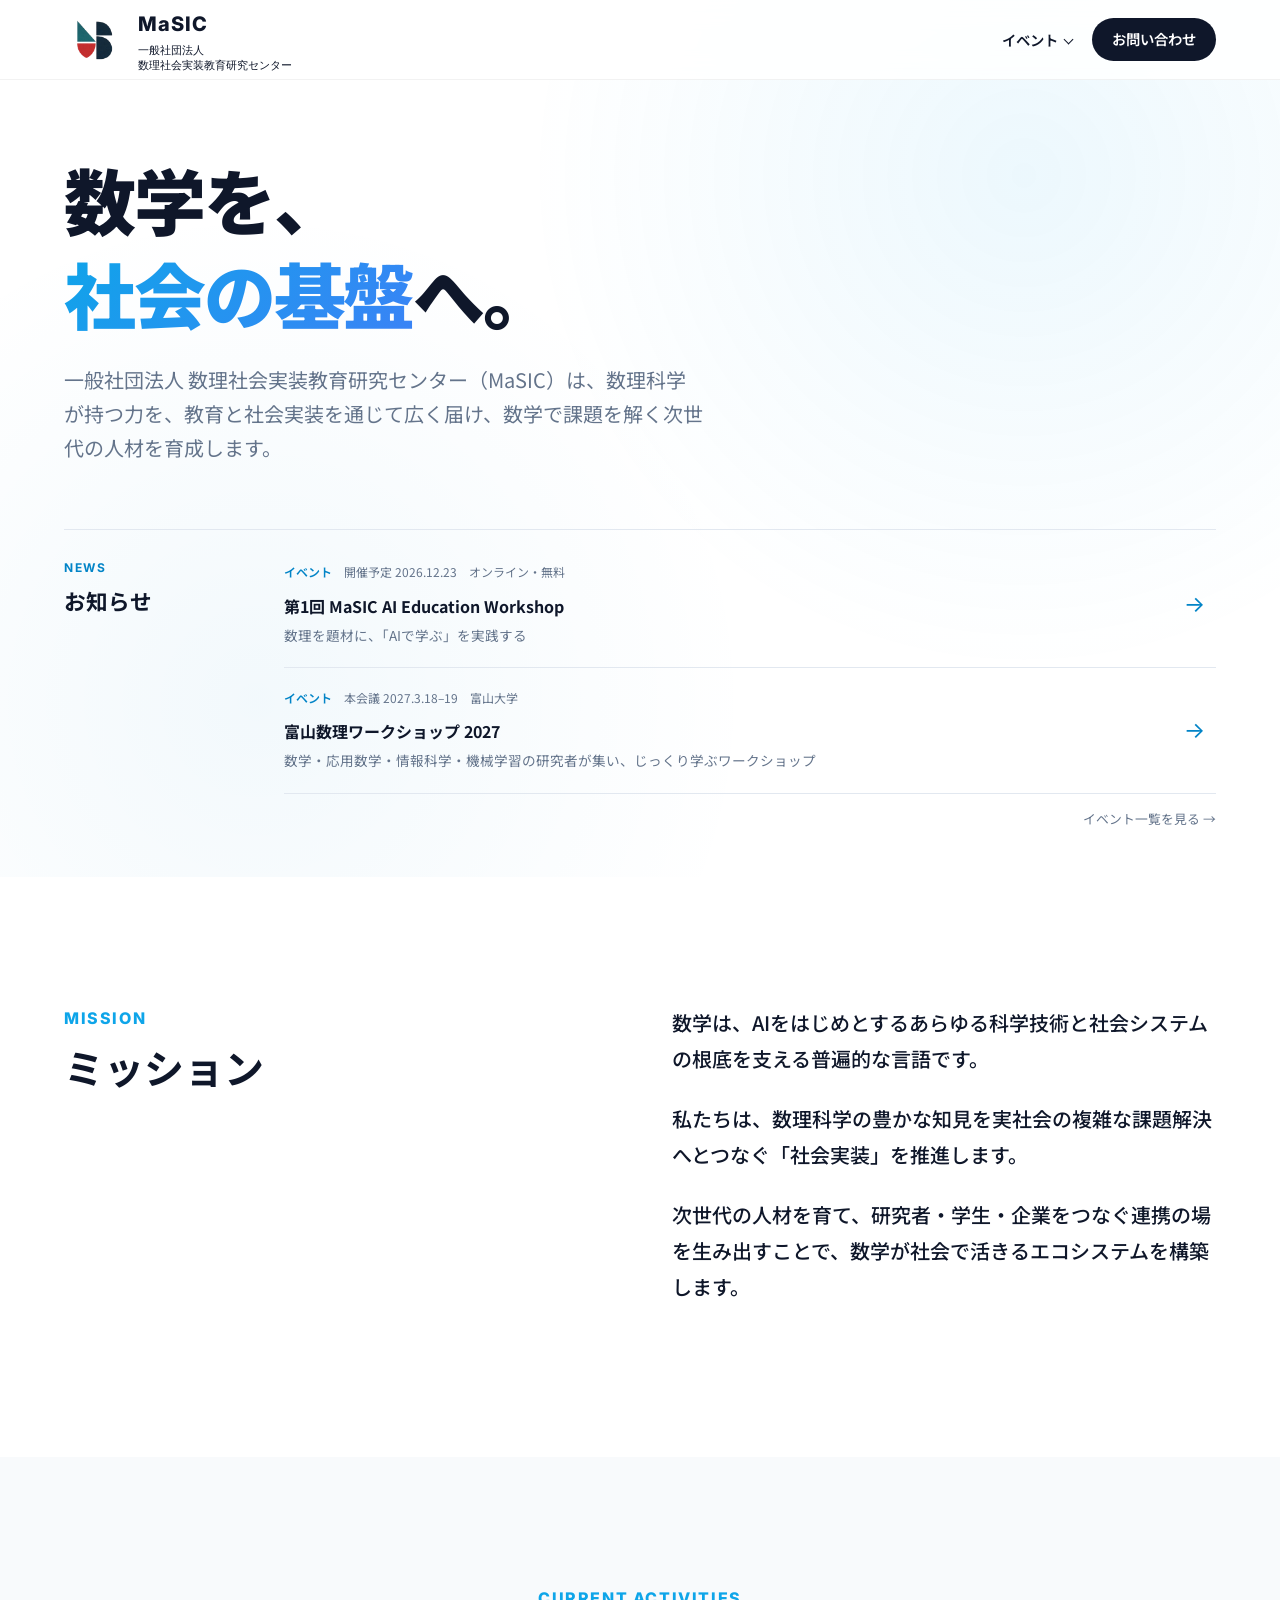
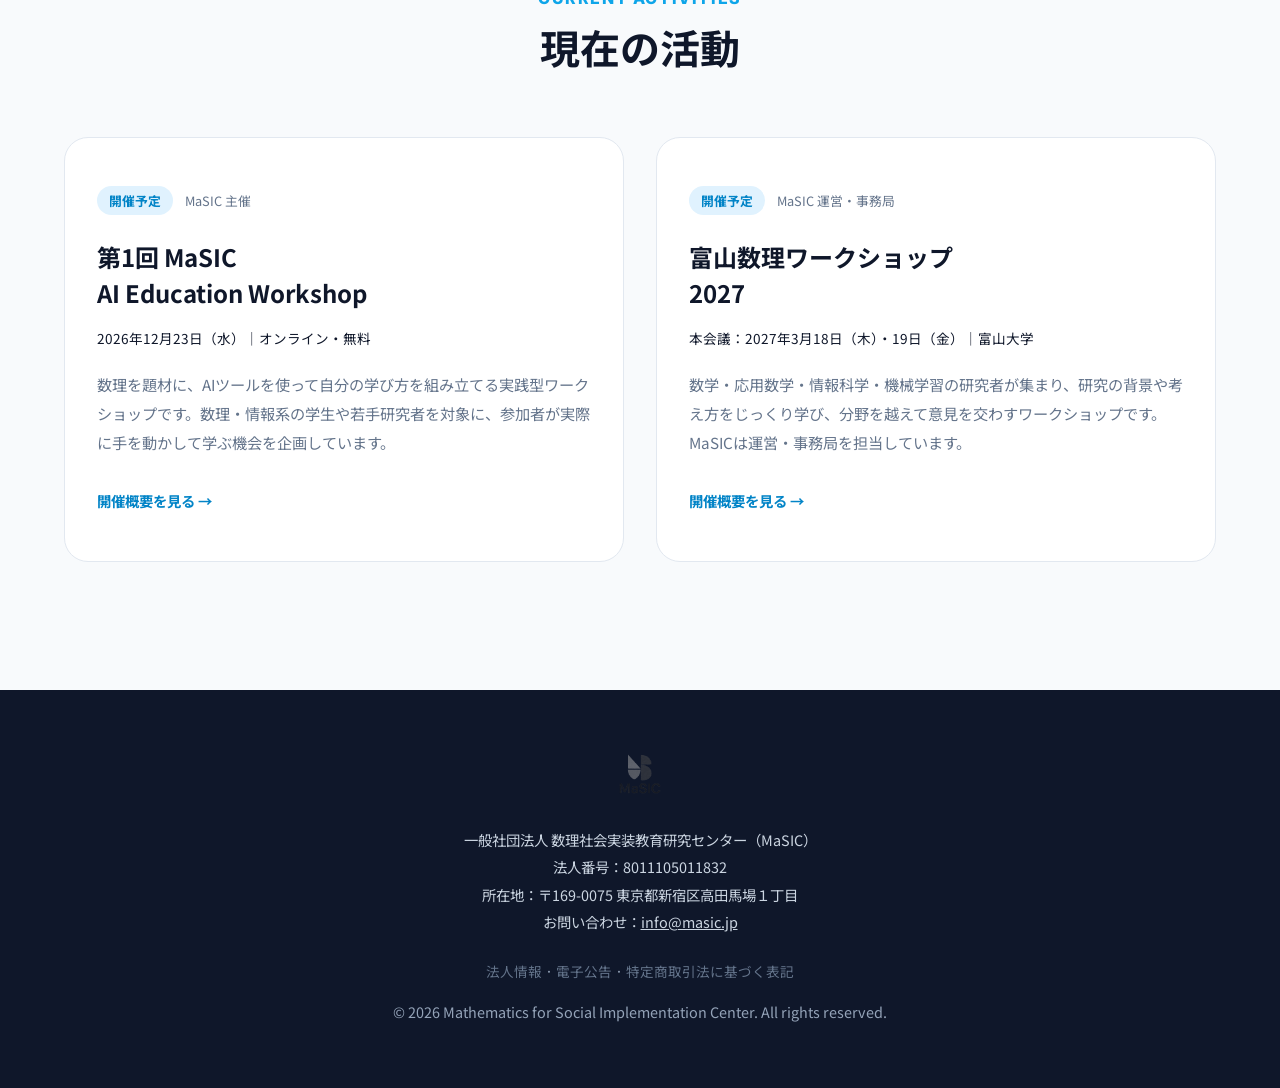
==== commit 2aea3f9f: "Simplify public footer contact information" ====
--- a/index.html
+++ b/index.html
@@ -522,10 +522,8 @@
           <div class="footer-organization" style="margin:0 auto 1.5rem;max-width:48rem;line-height:1.9;color:#cbd5e1;overflow-wrap:anywhere">
     <p>一般社団法人 数理社会実装教育研究センター（MaSIC）</p>
     <p>法人番号：8011105011832</p>
-    <p>所在地：〒169-0075 東京都新宿区高田馬場１丁目１番１５－１１０２号</p>
+    <p>所在地：〒169-0075 東京都新宿区高田馬場１丁目</p>
     <p>お問い合わせ：<a href="mailto:info@masic.jp" style="color:inherit">info@masic.jp</a></p>
-    <p>Google Workspace 管理者：<a href="mailto:admin@masic.jp" style="color:inherit">admin@masic.jp</a></p>
-    <p>公式サイト：<a href="https://masic.jp/" style="color:inherit">masic.jp</a>（当法人が管理・運営しています）</p>
   </div>
         <p class="footer-links">
           <a href="houjin.html">法人情報</a>
@@ -539,7 +537,7 @@
     </noscript>
   </div>
   <script src="nav.js?v=20261007-activities"></script>
-  <script src="footer.js?v=20261006"></script>
+  <script src="footer.js?v=20261010"></script>
 
   <script>
     // Scroll Reveal Animation
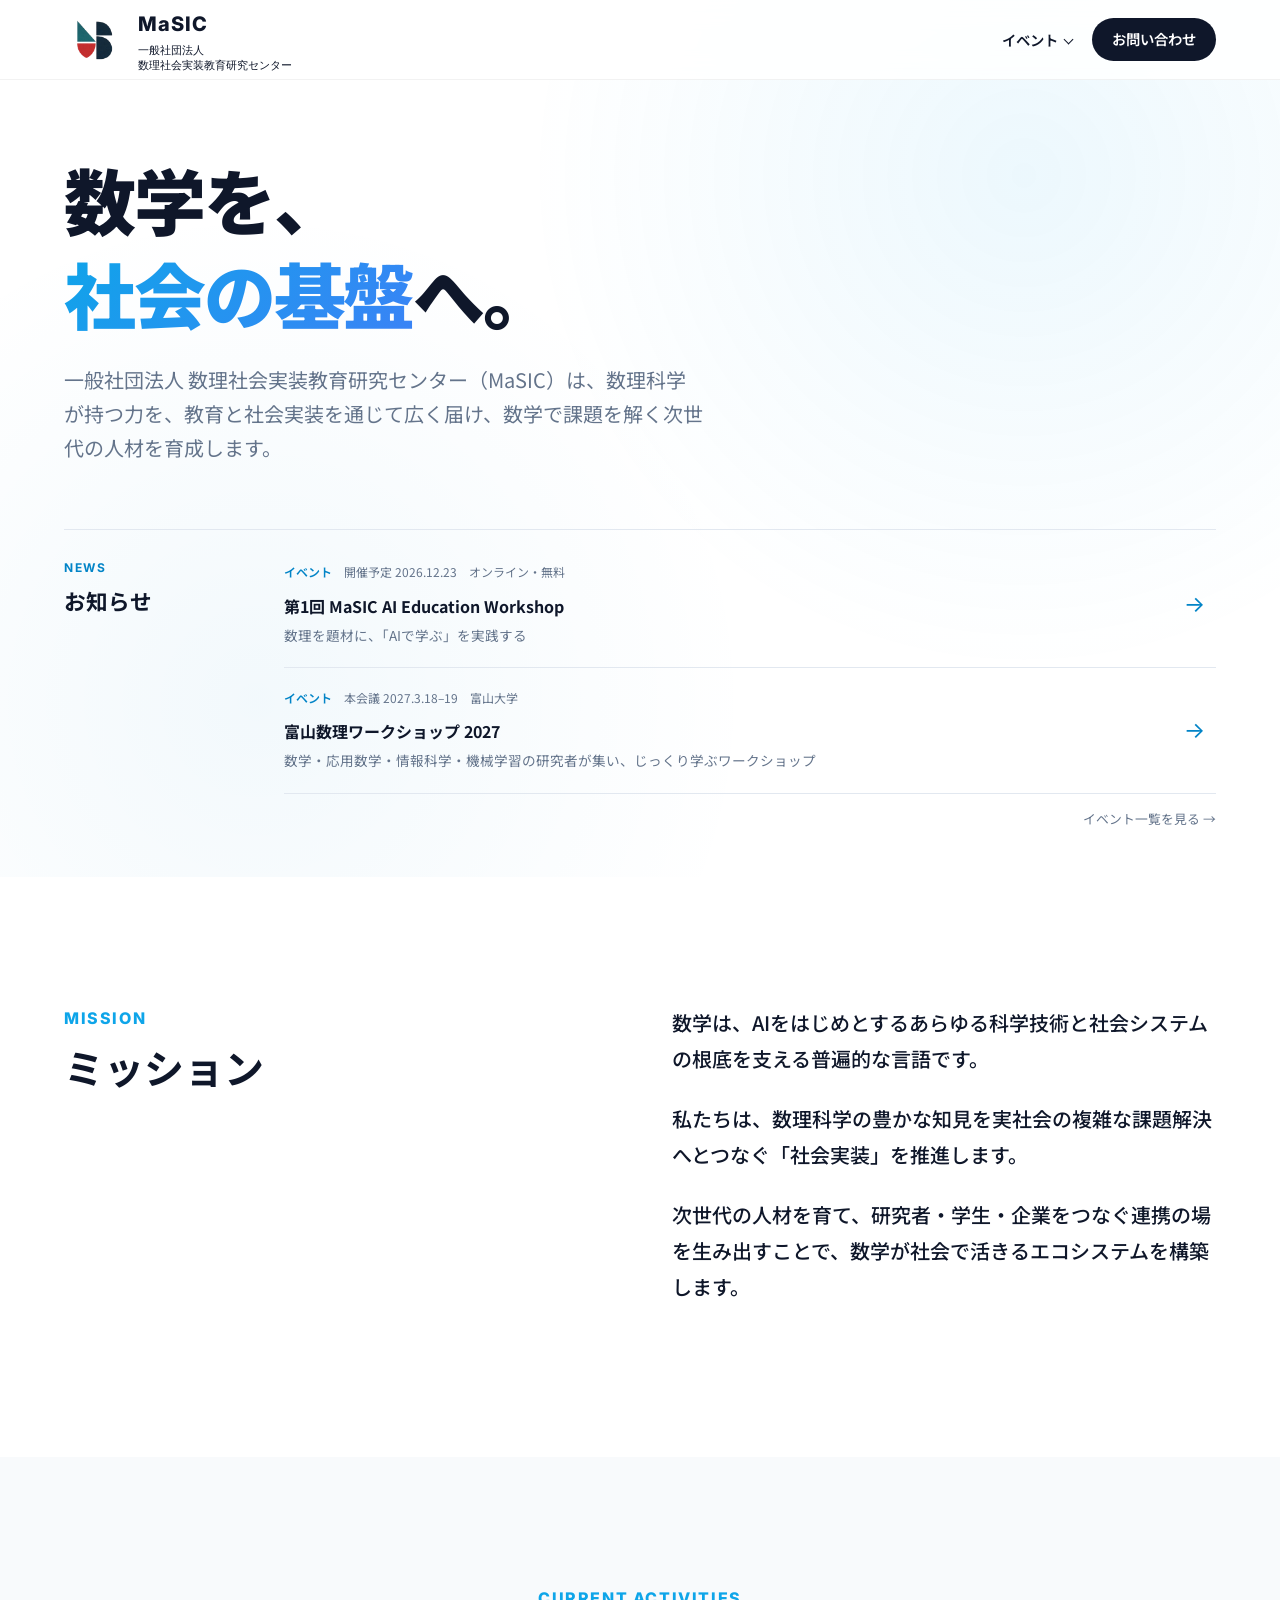
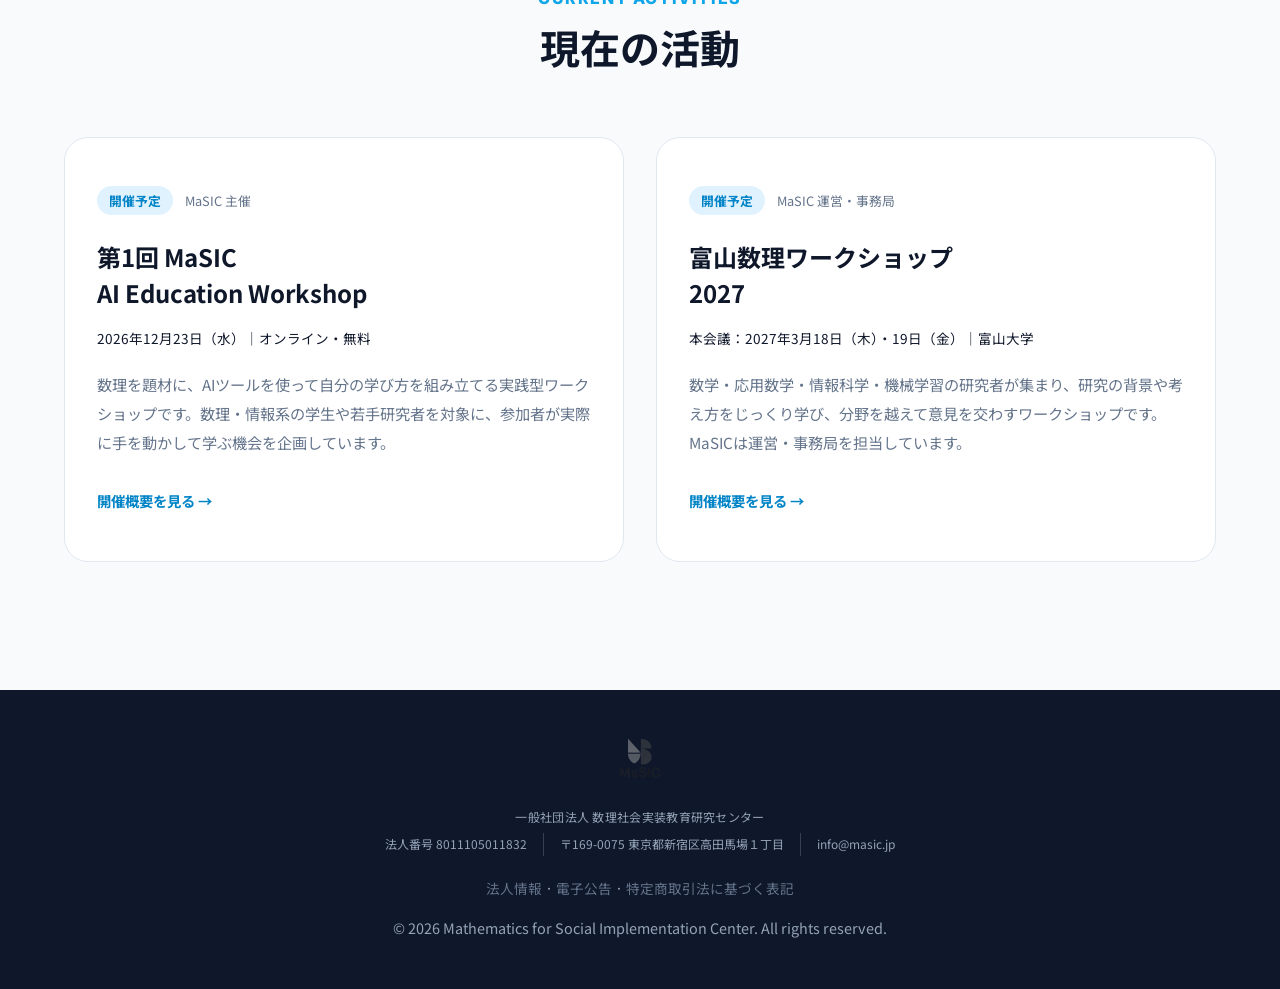
==== commit c526af3b: "Present footer organization details in a compact layout" ====
--- a/index.html
+++ b/index.html
@@ -415,6 +415,7 @@
       .nav-contact:hover { background: transparent; color: var(--c-primary); }
     }
   </style>
+  <link rel="stylesheet" href="footer.css?v=20261010-compact">
 </head>
 <body>
 
@@ -519,12 +520,14 @@
     <noscript>
       <footer class="footer">
         <img src="logo-full.png" alt="MaSIC" class="footer-logo">
-          <div class="footer-organization" style="margin:0 auto 1.5rem;max-width:48rem;line-height:1.9;color:#cbd5e1;overflow-wrap:anywhere">
-    <p>一般社団法人 数理社会実装教育研究センター（MaSIC）</p>
-    <p>法人番号：8011105011832</p>
-    <p>所在地：〒169-0075 東京都新宿区高田馬場１丁目</p>
-    <p>お問い合わせ：<a href="mailto:info@masic.jp" style="color:inherit">info@masic.jp</a></p>
-  </div>
+        <div class="footer-organization">
+          <p class="footer-organization-name">一般社団法人 数理社会実装教育研究センター</p>
+          <p class="footer-organization-details">
+            <span class="footer-organization-registration">法人番号 8011105011832</span>
+            <span class="footer-organization-address">〒169-0075 東京都新宿区高田馬場１丁目</span>
+            <a class="footer-organization-email" href="mailto:info@masic.jp">info@masic.jp</a>
+          </p>
+        </div>
         <p class="footer-links">
           <a href="houjin.html">法人情報</a>
           <span aria-hidden="true"> · </span>
@@ -537,7 +540,7 @@
     </noscript>
   </div>
   <script src="nav.js?v=20261007-activities"></script>
-  <script src="footer.js?v=20261010"></script>
+  <script src="footer.js?v=20261010-compact"></script>
 
   <script>
     // Scroll Reveal Animation
--- a/footer.css
+++ b/footer.css
@@ -0,0 +1,85 @@
+/* Compact organization details shared by every MaSIC footer. */
+.footer {
+  padding: 3rem 5%;
+}
+
+.footer .footer-logo {
+  margin-bottom: 1.25rem;
+}
+
+.footer-organization {
+  max-width: 64rem;
+  margin: 0 auto 1.25rem;
+  color: #94a3b8;
+  font-family: var(--font-ja, sans-serif);
+  font-size: 0.75rem;
+  font-weight: 400;
+  line-height: 1.9;
+}
+
+.footer-organization p {
+  margin: 0;
+}
+
+.footer-organization-name {
+  letter-spacing: 0.025em;
+}
+
+.footer-organization .footer-organization-details {
+  display: flex;
+  flex-wrap: wrap;
+  align-items: baseline;
+  justify-content: center;
+  gap: 0.1rem 1rem;
+  margin-top: 0.25rem;
+}
+
+.footer-organization-details > * {
+  white-space: nowrap;
+}
+
+.footer-organization-details > * + * {
+  border-left: 1px solid rgba(148, 163, 184, 0.3);
+  padding-left: 1rem;
+}
+
+.footer-organization-details a {
+  color: inherit;
+  text-decoration: none;
+}
+
+.footer-organization-details a:hover {
+  color: #cbd5e1;
+  text-decoration: underline;
+  text-underline-offset: 0.2em;
+}
+
+.footer-organization-details a:focus-visible {
+  outline: 2px solid #94a3b8;
+  outline-offset: 4px;
+}
+
+@media (max-width: 640px) {
+  .footer {
+    padding: 2.5rem 5%;
+  }
+
+  .footer-organization-name {
+    letter-spacing: 0;
+  }
+
+  .footer-organization-registration {
+    order: 1;
+  }
+
+  .footer-organization-email {
+    order: 2;
+  }
+
+  .footer-organization-address {
+    order: 3;
+    flex-basis: 100%;
+    border-left: 0;
+    padding-left: 0;
+  }
+}
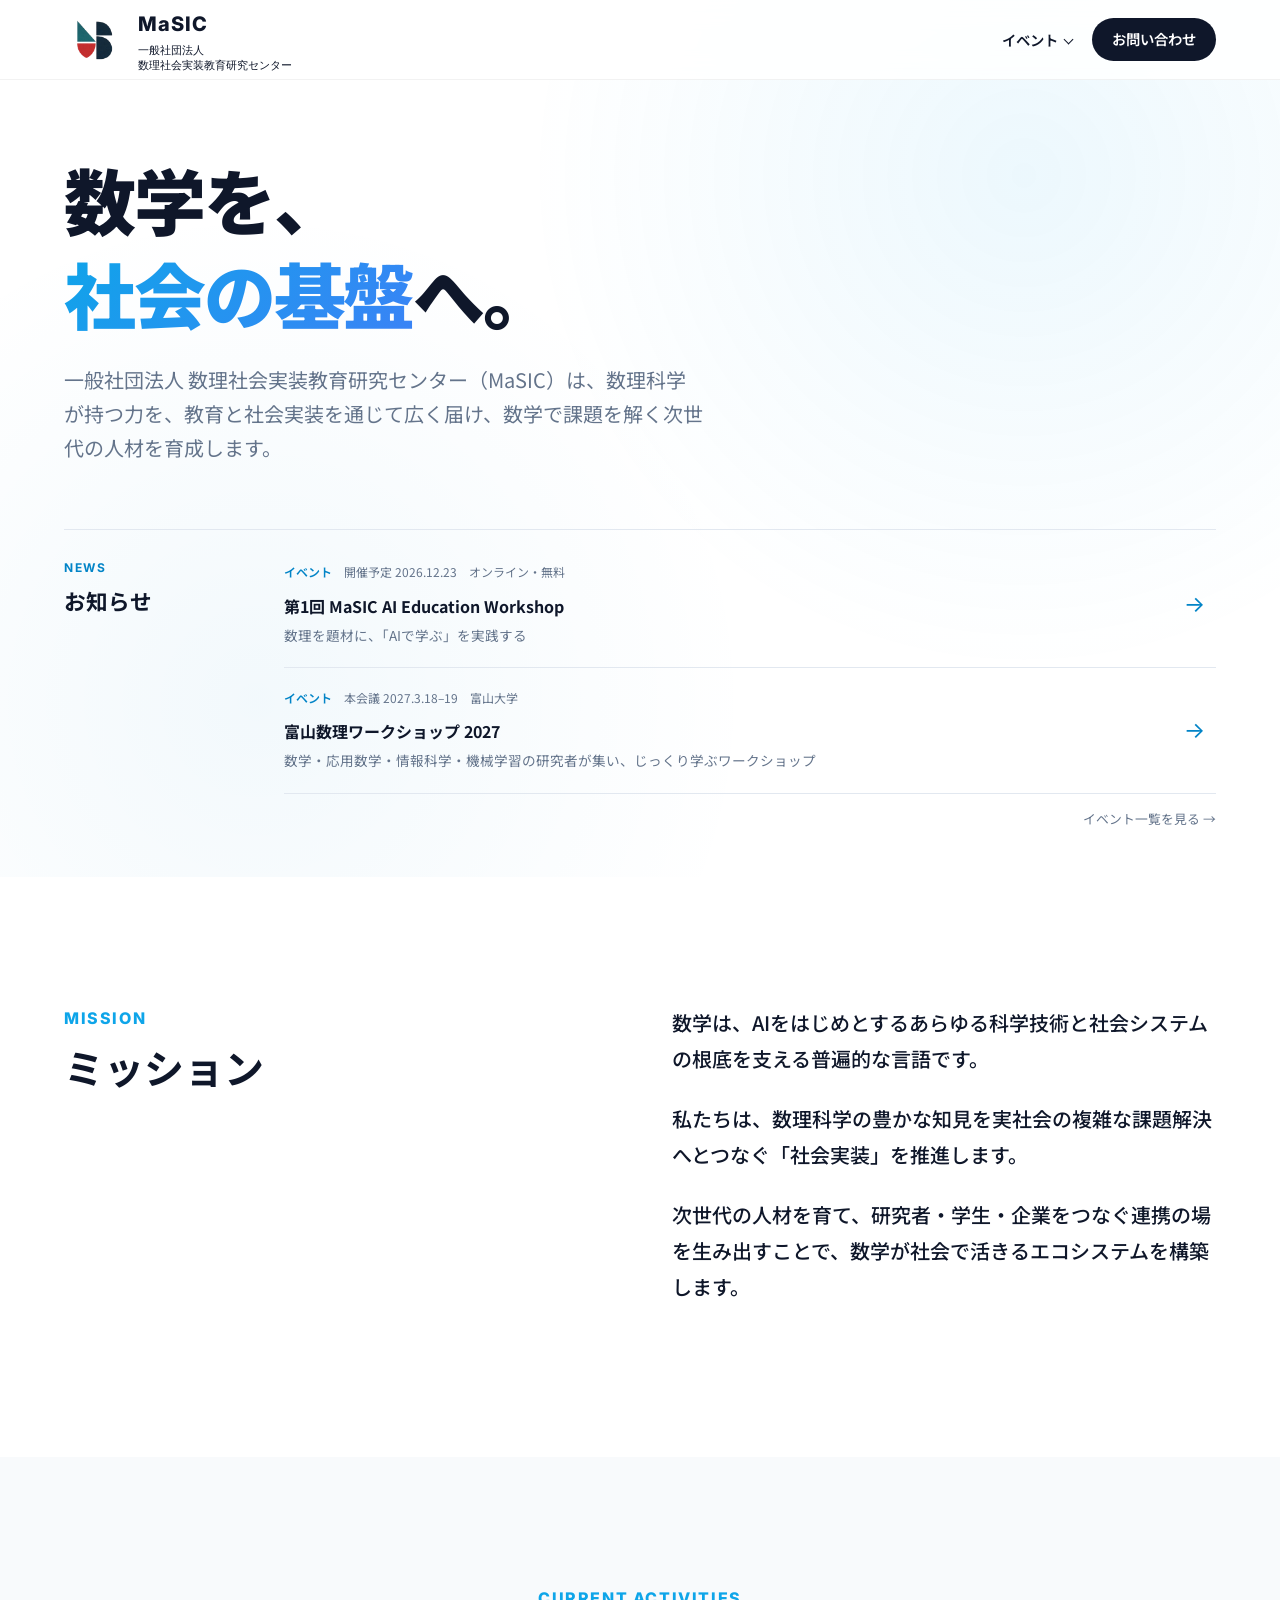
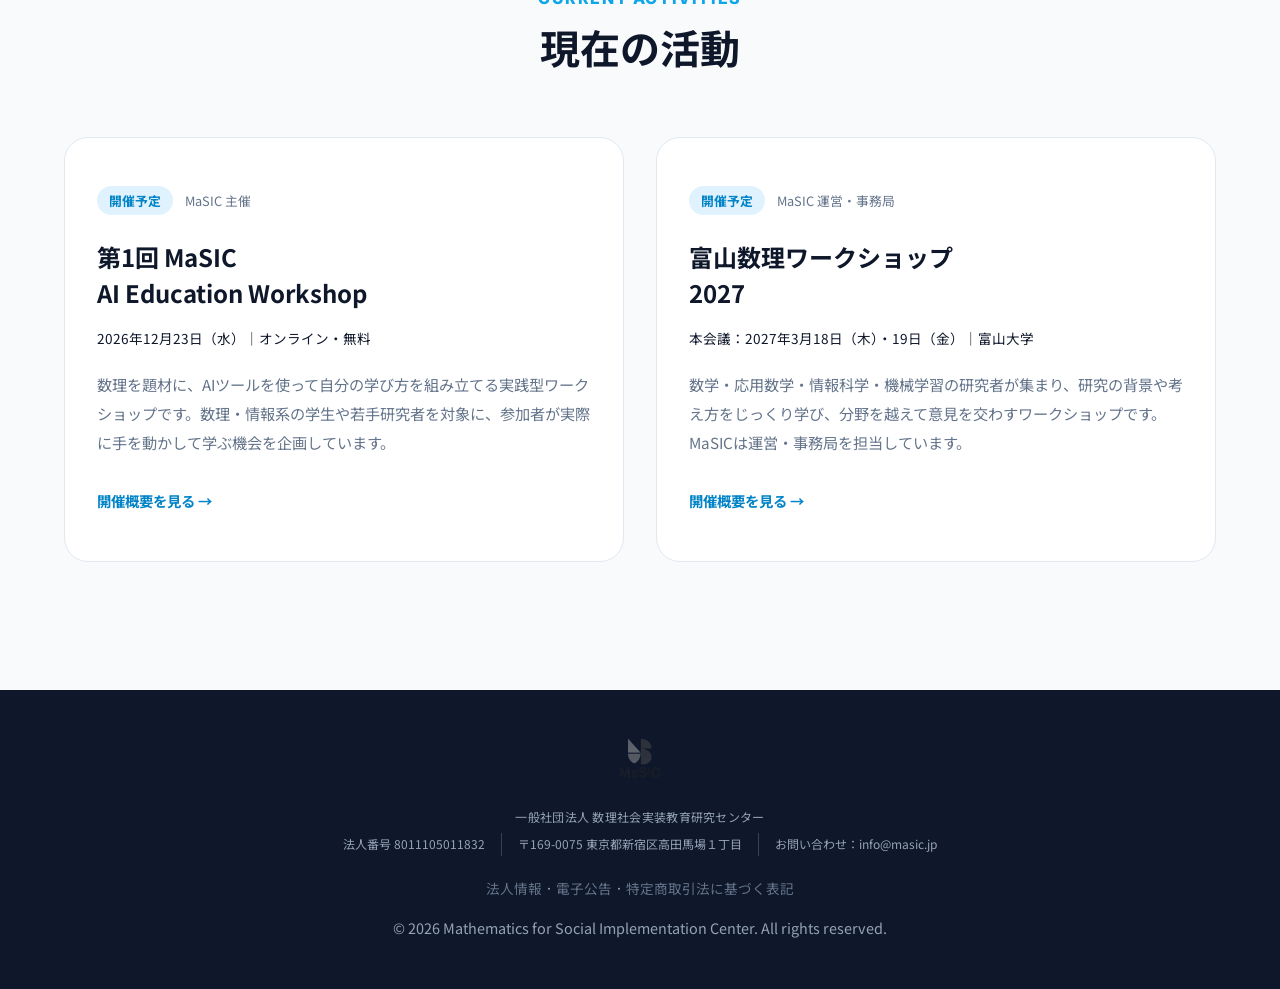
==== commit 76949b99: "Clarify the footer contact email label" ====
--- a/index.html
+++ b/index.html
@@ -415,7 +415,7 @@
       .nav-contact:hover { background: transparent; color: var(--c-primary); }
     }
   </style>
-  <link rel="stylesheet" href="footer.css?v=20261010-compact">
+  <link rel="stylesheet" href="footer.css?v=20261010-contact">
 </head>
 <body>
 
@@ -525,7 +525,7 @@
           <p class="footer-organization-details">
             <span class="footer-organization-registration">法人番号 8011105011832</span>
             <span class="footer-organization-address">〒169-0075 東京都新宿区高田馬場１丁目</span>
-            <a class="footer-organization-email" href="mailto:info@masic.jp">info@masic.jp</a>
+            <a class="footer-organization-email" href="mailto:info@masic.jp">お問い合わせ：info@masic.jp</a>
           </p>
         </div>
         <p class="footer-links">
@@ -540,7 +540,7 @@
     </noscript>
   </div>
   <script src="nav.js?v=20261007-activities"></script>
-  <script src="footer.js?v=20261010-compact"></script>
+  <script src="footer.js?v=20261010-contact"></script>
 
   <script>
     // Scroll Reveal Animation
--- a/footer.css
+++ b/footer.css
@@ -83,3 +83,15 @@
     padding-left: 0;
   }
 }
+
+@media (max-width: 380px) {
+  .footer-organization .footer-organization-details {
+    column-gap: 0.5rem;
+    font-size: 0.6875rem;
+  }
+
+  .footer-organization-email {
+    border-left: 0;
+    padding-left: 0;
+  }
+}
